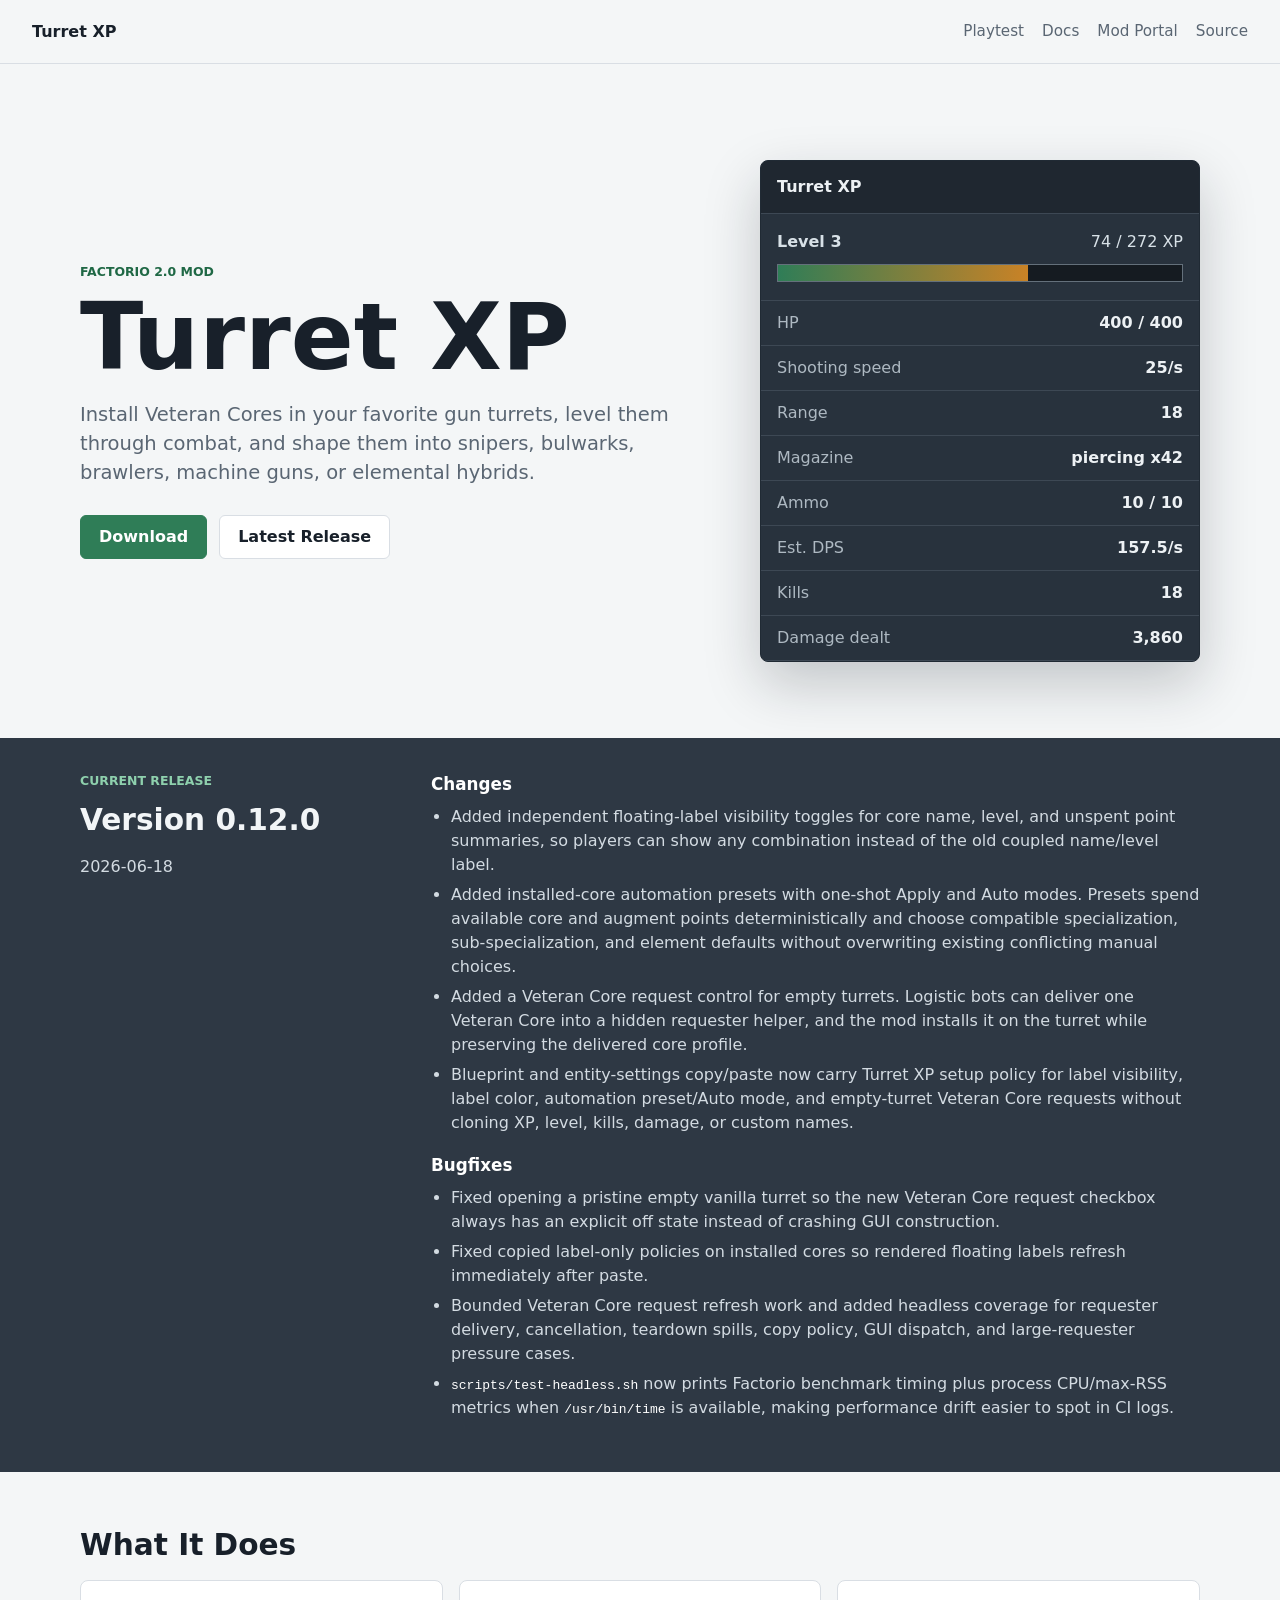
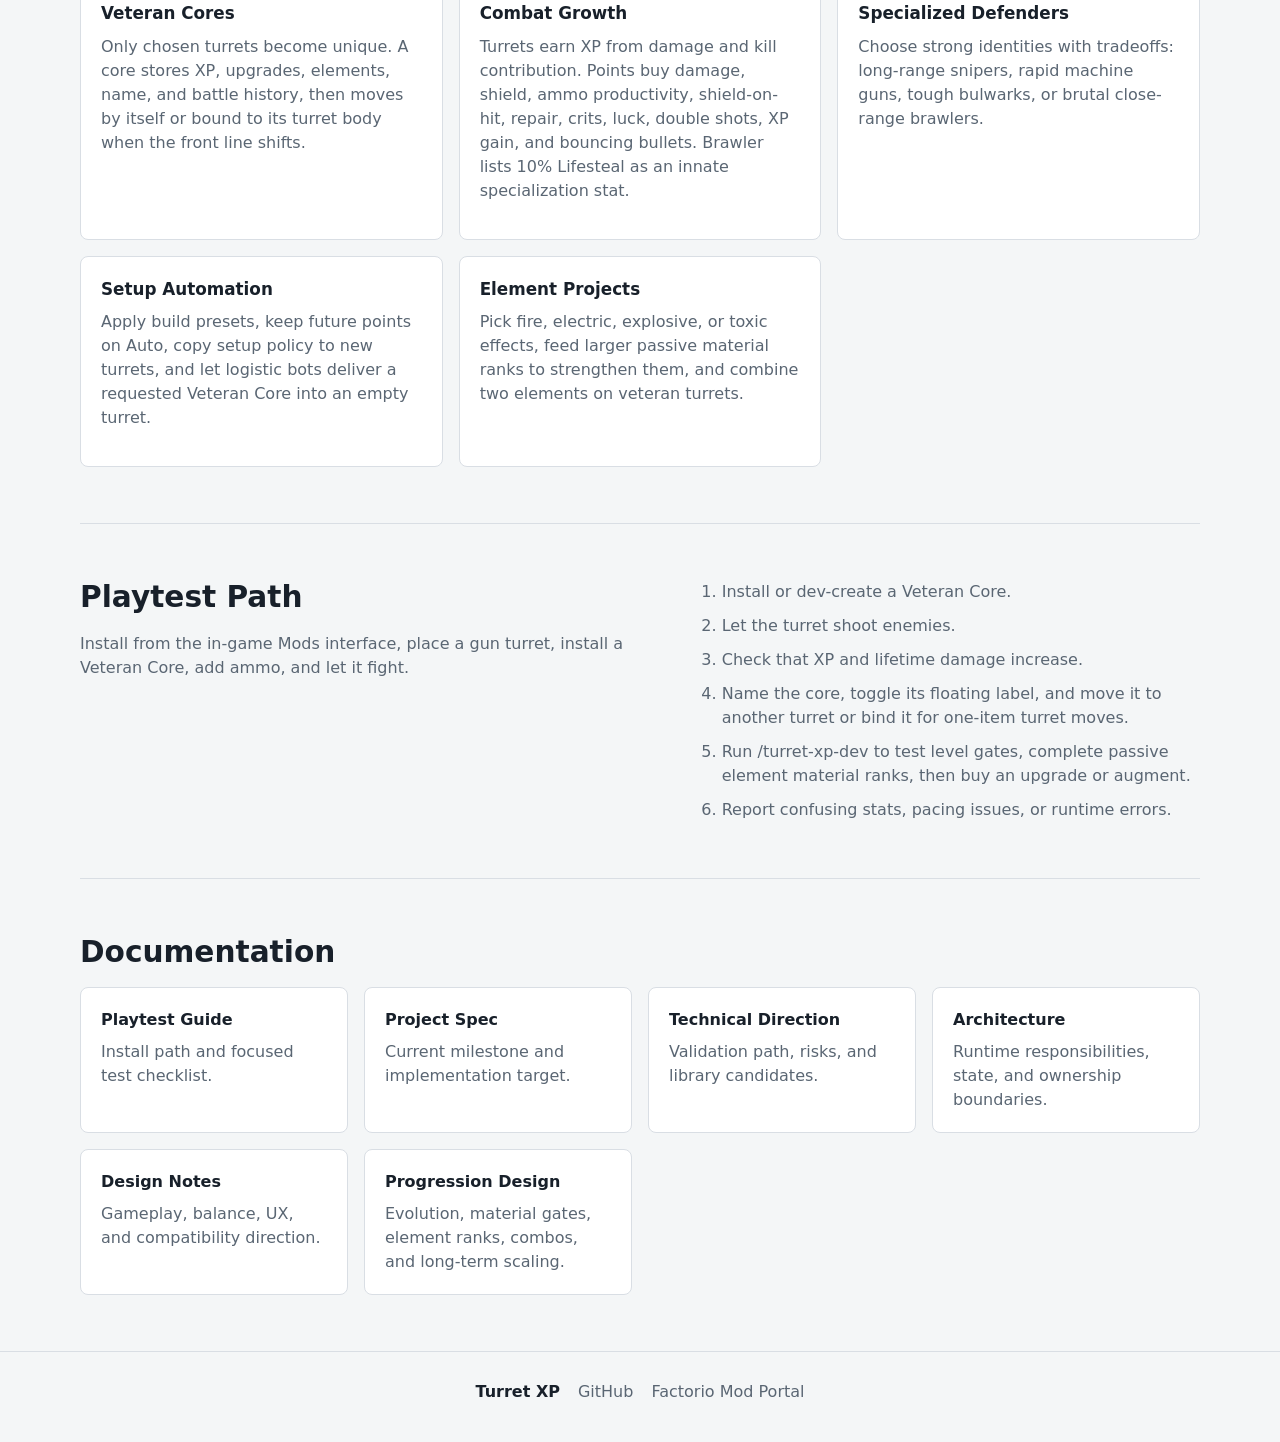
==== docs/index.html @ 87c357be "Fix empty turret GUI request checkbox" ====
<!doctype html>
<html lang="en">
  <head>
    <meta charset="utf-8">
    <meta name="viewport" content="width=device-width, initial-scale=1">
    <title>Turret XP</title>
    <meta name="description" content="Make chosen gun turrets earn XP, carry Veteran Cores, specialize, and grow through elemental material upgrades.">
    <link rel="stylesheet" href="site.css">
  </head>
  <body>
    <!-- Generated by scripts/generate-public-assets.py from info.json, changelog.txt, and docs/public-copy.json. -->
    <header class="site-header">
      <a class="brand" href="./">Turret XP</a>
      <nav aria-label="Primary">
        <a href="#playtest">Playtest</a>
        <a href="#docs">Docs</a>
        <a href="https://mods.factorio.com/mod/turret_xp">Mod Portal</a>
        <a href="https://github.com/atyrode/turret_xp">Source</a>
      </nav>
    </header>

    <main>
      <section class="intro" aria-labelledby="intro-title">
        <div class="intro-copy">
          <p class="eyebrow">Factorio 2.0 mod</p>
          <h1 id="intro-title">Turret XP</h1>
          <p class="lede">Install Veteran Cores in your favorite gun turrets, level them through combat, and shape them into snipers, bulwarks, brawlers, machine guns, or elemental hybrids.</p>
          <div class="actions" aria-label="Project links">
            <a class="button primary" href="https://mods.factorio.com/mod/turret_xp">Download</a>
            <a class="button" href="https://github.com/atyrode/turret_xp/releases/latest">Latest Release</a>
          </div>
        </div>

        <div class="panel-preview" aria-label="Turret XP panel preview">
          <div class="panel-title">Turret XP</div>
          <div class="level-row">
            <strong>Level 3</strong>
            <span>74 / 272 XP</span>
          </div>
          <div class="xp-bar" aria-hidden="true">
            <span></span>
          </div>
          <div class="stats-grid">
            <span>HP</span><strong>400 / 400</strong>
            <span>Shooting speed</span><strong>25/s</strong>
            <span>Range</span><strong>18</strong>
            <span>Magazine</span><strong>piercing x42</strong>
            <span>Ammo</span><strong>10 / 10</strong>
            <span>Est. DPS</span><strong>157.5/s</strong>
            <span>Kills</span><strong>18</strong>
            <span>Damage dealt</span><strong>3,860</strong>
          </div>
        </div>
      </section>

      <section class="band" aria-labelledby="current-title">
        <div>
          <p class="eyebrow">Current release</p>
          <h2 id="current-title">Version 0.12.0</h2>
          <p>2026-06-18</p>
        </div>
        <div class="release-notes">
          <h3>Changes</h3>
          <ul>
            <li>Added independent floating-label visibility toggles for core name, level, and unspent point summaries, so players can show any combination instead of the old coupled name/level label.</li>
            <li>Added installed-core automation presets with one-shot Apply and Auto modes. Presets spend available core and augment points deterministically and choose compatible specialization, sub-specialization, and element defaults without overwriting existing conflicting manual choices.</li>
            <li>Added a Veteran Core request control for empty turrets. Logistic bots can deliver one Veteran Core into a hidden requester helper, and the mod installs it on the turret while preserving the delivered core profile.</li>
            <li>Blueprint and entity-settings copy/paste now carry Turret XP setup policy for label visibility, label color, automation preset/Auto mode, and empty-turret Veteran Core requests without cloning XP, level, kills, damage, or custom names.</li>
          </ul>
          <h3>Bugfixes</h3>
          <ul>
            <li>Fixed opening a pristine empty vanilla turret so the new Veteran Core request checkbox always has an explicit off state instead of crashing GUI construction.</li>
            <li>Fixed copied label-only policies on installed cores so rendered floating labels refresh immediately after paste.</li>
            <li>Bounded Veteran Core request refresh work and added headless coverage for requester delivery, cancellation, teardown spills, copy policy, GUI dispatch, and large-requester pressure cases.</li>
            <li><code>scripts/test-headless.sh</code> now prints Factorio benchmark timing plus process CPU/max-RSS metrics when <code>/usr/bin/time</code> is available, making performance drift easier to spot in CI logs.</li>
          </ul>
        </div>
      </section>

      <section class="content" aria-labelledby="features-title">
        <h2 id="features-title">What It Does</h2>
        <div class="feature-grid">
          <article>
            <h3>Veteran Cores</h3>
            <p>Only chosen turrets become unique. A core stores XP, upgrades, elements, name, and battle history, then moves by itself or bound to its turret body when the front line shifts.</p>
          </article>
          <article>
            <h3>Combat Growth</h3>
            <p>Turrets earn XP from damage and kill contribution. Points buy damage, shield, ammo productivity, shield-on-hit, repair, crits, luck, double shots, XP gain, and bouncing bullets. Brawler lists 10% Lifesteal as an innate specialization stat.</p>
          </article>
          <article>
            <h3>Specialized Defenders</h3>
            <p>Choose strong identities with tradeoffs: long-range snipers, rapid machine guns, tough bulwarks, or brutal close-range brawlers.</p>
          </article>
          <article>
            <h3>Setup Automation</h3>
            <p>Apply build presets, keep future points on Auto, copy setup policy to new turrets, and let logistic bots deliver a requested Veteran Core into an empty turret.</p>
          </article>
          <article>
            <h3>Element Projects</h3>
            <p>Pick fire, electric, explosive, or toxic effects, feed larger passive material ranks to strengthen them, and combine two elements on veteran turrets.</p>
          </article>
        </div>
      </section>

      <section id="playtest" class="content split" aria-labelledby="playtest-title">
        <div>
          <h2 id="playtest-title">Playtest Path</h2>
          <p>Install from the in-game Mods interface, place a gun turret, install a Veteran Core, add ammo, and let it fight.</p>
        </div>
        <ol class="steps">
          <li>Install or dev-create a Veteran Core.</li>
          <li>Let the turret shoot enemies.</li>
          <li>Check that XP and lifetime damage increase.</li>
          <li>Name the core, toggle its floating label, and move it to another turret or bind it for one-item turret moves.</li>
          <li>Run /turret-xp-dev to test level gates, complete passive element material ranks, then buy an upgrade or augment.</li>
          <li>Report confusing stats, pacing issues, or runtime errors.</li>
        </ol>
      </section>

      <section id="docs" class="content" aria-labelledby="docs-title">
        <h2 id="docs-title">Documentation</h2>
        <div class="doc-grid">
          <a href="https://github.com/atyrode/turret_xp/blob/main/docs/PLAYTEST.md">
            <strong>Playtest Guide</strong>
            <span>Install path and focused test checklist.</span>
          </a>
          <a href="https://github.com/atyrode/turret_xp/blob/main/docs/PROJECT_SPEC.md">
            <strong>Project Spec</strong>
            <span>Current milestone and implementation target.</span>
          </a>
          <a href="https://github.com/atyrode/turret_xp/blob/main/docs/TECHNICAL_DIRECTION.md">
            <strong>Technical Direction</strong>
            <span>Validation path, risks, and library candidates.</span>
          </a>
          <a href="https://github.com/atyrode/turret_xp/blob/main/docs/ARCHITECTURE.md">
            <strong>Architecture</strong>
            <span>Runtime responsibilities, state, and ownership boundaries.</span>
          </a>
          <a href="https://github.com/atyrode/turret_xp/blob/main/docs/DESIGN.md">
            <strong>Design Notes</strong>
            <span>Gameplay, balance, UX, and compatibility direction.</span>
          </a>
          <a href="https://github.com/atyrode/turret_xp/blob/main/docs/PROGRESSION_DESIGN.md">
            <strong>Progression Design</strong>
            <span>Evolution, material gates, element ranks, combos, and long-term scaling.</span>
          </a>
        </div>
      </section>
    </main>

    <footer>
      <span>Turret XP</span>
      <a href="https://github.com/atyrode/turret_xp">GitHub</a>
      <a href="https://mods.factorio.com/mod/turret_xp">Factorio Mod Portal</a>
    </footer>
  </body>
</html>
---- docs/site.css ----
:root {
  color-scheme: light;
  --ink: #18202a;
  --muted: #5a6673;
  --line: #d9dee4;
  --panel: #ffffff;
  --page: #f4f6f7;
  --metal: #2e3844;
  --accent: #2f7d57;
  --accent-strong: #1f6845;
  --signal: #c98226;
}

* {
  box-sizing: border-box;
}

html {
  scroll-behavior: smooth;
}

body {
  margin: 0;
  color: var(--ink);
  background: var(--page);
  font-family:
    Inter, ui-sans-serif, system-ui, -apple-system, BlinkMacSystemFont, "Segoe UI",
    sans-serif;
  line-height: 1.5;
}

a {
  color: inherit;
}

.site-header {
  position: sticky;
  top: 0;
  z-index: 10;
  display: flex;
  align-items: center;
  justify-content: space-between;
  gap: 24px;
  min-height: 64px;
  padding: 0 32px;
  background: rgba(244, 246, 247, 0.94);
  border-bottom: 1px solid var(--line);
  backdrop-filter: blur(12px);
}

.brand {
  font-weight: 800;
  text-decoration: none;
}

nav {
  display: flex;
  align-items: center;
  gap: 18px;
  color: var(--muted);
  font-size: 0.95rem;
}

nav a,
footer a {
  text-decoration: none;
}

nav a:hover,
footer a:hover {
  color: var(--accent-strong);
}

.intro {
  display: grid;
  grid-template-columns: minmax(0, 1fr) minmax(320px, 440px);
  gap: 48px;
  align-items: center;
  width: min(1120px, calc(100% - 48px));
  min-height: calc(82vh - 64px);
  margin: 0 auto;
  padding: 64px 0 44px;
}

.intro-copy {
  max-width: 690px;
}

.eyebrow {
  margin: 0 0 12px;
  color: var(--accent-strong);
  font-size: 0.78rem;
  font-weight: 800;
  letter-spacing: 0;
  text-transform: uppercase;
}

h1,
h2,
h3,
p {
  margin-top: 0;
}

h1 {
  margin-bottom: 18px;
  font-size: 5.8rem;
  line-height: 0.95;
}

h2 {
  margin-bottom: 18px;
  font-size: 1.85rem;
  line-height: 1.15;
}

h3 {
  margin-bottom: 8px;
  font-size: 1.05rem;
}

.lede {
  max-width: 620px;
  color: var(--muted);
  font-size: 1.22rem;
}

.actions {
  display: flex;
  flex-wrap: wrap;
  gap: 12px;
  margin-top: 28px;
}

.button {
  display: inline-flex;
  align-items: center;
  justify-content: center;
  min-height: 44px;
  padding: 0 18px;
  border: 1px solid var(--line);
  border-radius: 6px;
  background: var(--panel);
  font-weight: 700;
  text-decoration: none;
}

.button.primary {
  color: #fff;
  border-color: var(--accent);
  background: var(--accent);
}

.button:hover {
  border-color: var(--accent);
}

.panel-preview {
  width: 100%;
  border: 1px solid #202a34;
  border-radius: 8px;
  background: #28323d;
  box-shadow: 0 22px 55px rgba(20, 28, 36, 0.22);
  color: #edf1f4;
  overflow: hidden;
}

.panel-title {
  padding: 14px 16px;
  background: #1f2730;
  border-bottom: 1px solid #3d4854;
  font-weight: 800;
}

.level-row {
  display: flex;
  justify-content: space-between;
  gap: 16px;
  padding: 16px 16px 10px;
  color: #d8e1e7;
}

.xp-bar {
  height: 18px;
  margin: 0 16px 18px;
  border: 1px solid #64707b;
  background: #151b21;
}

.xp-bar span {
  display: block;
  width: 62%;
  height: 100%;
  background: linear-gradient(90deg, var(--accent), var(--signal));
}

.stats-grid {
  display: grid;
  grid-template-columns: minmax(0, 1fr) minmax(0, 1fr);
  border-top: 1px solid #3d4854;
}

.stats-grid span,
.stats-grid strong {
  min-width: 0;
  padding: 10px 16px;
  border-bottom: 1px solid #3d4854;
}

.stats-grid span {
  color: #aeb9c2;
}

.stats-grid strong {
  text-align: right;
}

.band {
  display: grid;
  grid-template-columns: minmax(180px, 0.42fr) minmax(0, 1fr);
  gap: 28px;
  padding: 34px max(24px, calc((100vw - 1120px) / 2));
  color: #f2f5f7;
  background: var(--metal);
}

.band p:last-child {
  margin-bottom: 0;
  color: #d3dbe2;
}

.band h3 {
  margin: 0 0 8px;
  color: #fff;
}

.band ul {
  margin: 0 0 18px;
  padding-left: 20px;
  color: #d3dbe2;
}

.band li + li {
  margin-top: 6px;
}

.band code {
  color: #fff;
}

.band .eyebrow {
  color: #8ed0ad;
}

.release-notes {
  min-width: 0;
}

.content {
  width: min(1120px, calc(100% - 48px));
  margin: 0 auto;
  padding: 56px 0;
}

.feature-grid,
.doc-grid {
  display: grid;
  grid-template-columns: repeat(3, minmax(0, 1fr));
  gap: 16px;
}

.feature-grid article,
.doc-grid a {
  min-height: 150px;
  padding: 20px;
  border: 1px solid var(--line);
  border-radius: 8px;
  background: var(--panel);
}

.feature-grid p,
.doc-grid span,
.split p,
.steps {
  color: var(--muted);
}

.doc-grid {
  grid-template-columns: repeat(4, minmax(0, 1fr));
}

.doc-grid a {
  display: flex;
  flex-direction: column;
  gap: 8px;
  min-height: 132px;
  text-decoration: none;
}

.doc-grid a:hover {
  border-color: var(--accent);
}

.split {
  display: grid;
  grid-template-columns: minmax(0, 0.8fr) minmax(280px, 0.7fr);
  gap: 48px;
  align-items: start;
  border-top: 1px solid var(--line);
  border-bottom: 1px solid var(--line);
}

.steps {
  margin: 0;
  padding-left: 22px;
}

.steps li + li {
  margin-top: 10px;
}

footer {
  display: flex;
  flex-wrap: wrap;
  gap: 18px;
  justify-content: center;
  padding: 28px 24px 38px;
  color: var(--muted);
  border-top: 1px solid var(--line);
}

footer span {
  color: var(--ink);
  font-weight: 800;
}

@media (max-width: 820px) {
  .site-header {
    align-items: flex-start;
    flex-direction: column;
    min-height: auto;
    padding: 18px 24px;
  }

  nav {
    flex-wrap: wrap;
    row-gap: 10px;
  }

  .intro,
  .band,
  .split {
    grid-template-columns: 1fr;
  }

  .intro {
    width: min(100% - 32px, 640px);
    min-height: auto;
    padding-top: 42px;
  }

  .content {
    width: min(100% - 32px, 640px);
  }

  h1 {
    font-size: 3.6rem;
  }

  .feature-grid,
  .doc-grid {
    grid-template-columns: 1fr;
  }
}
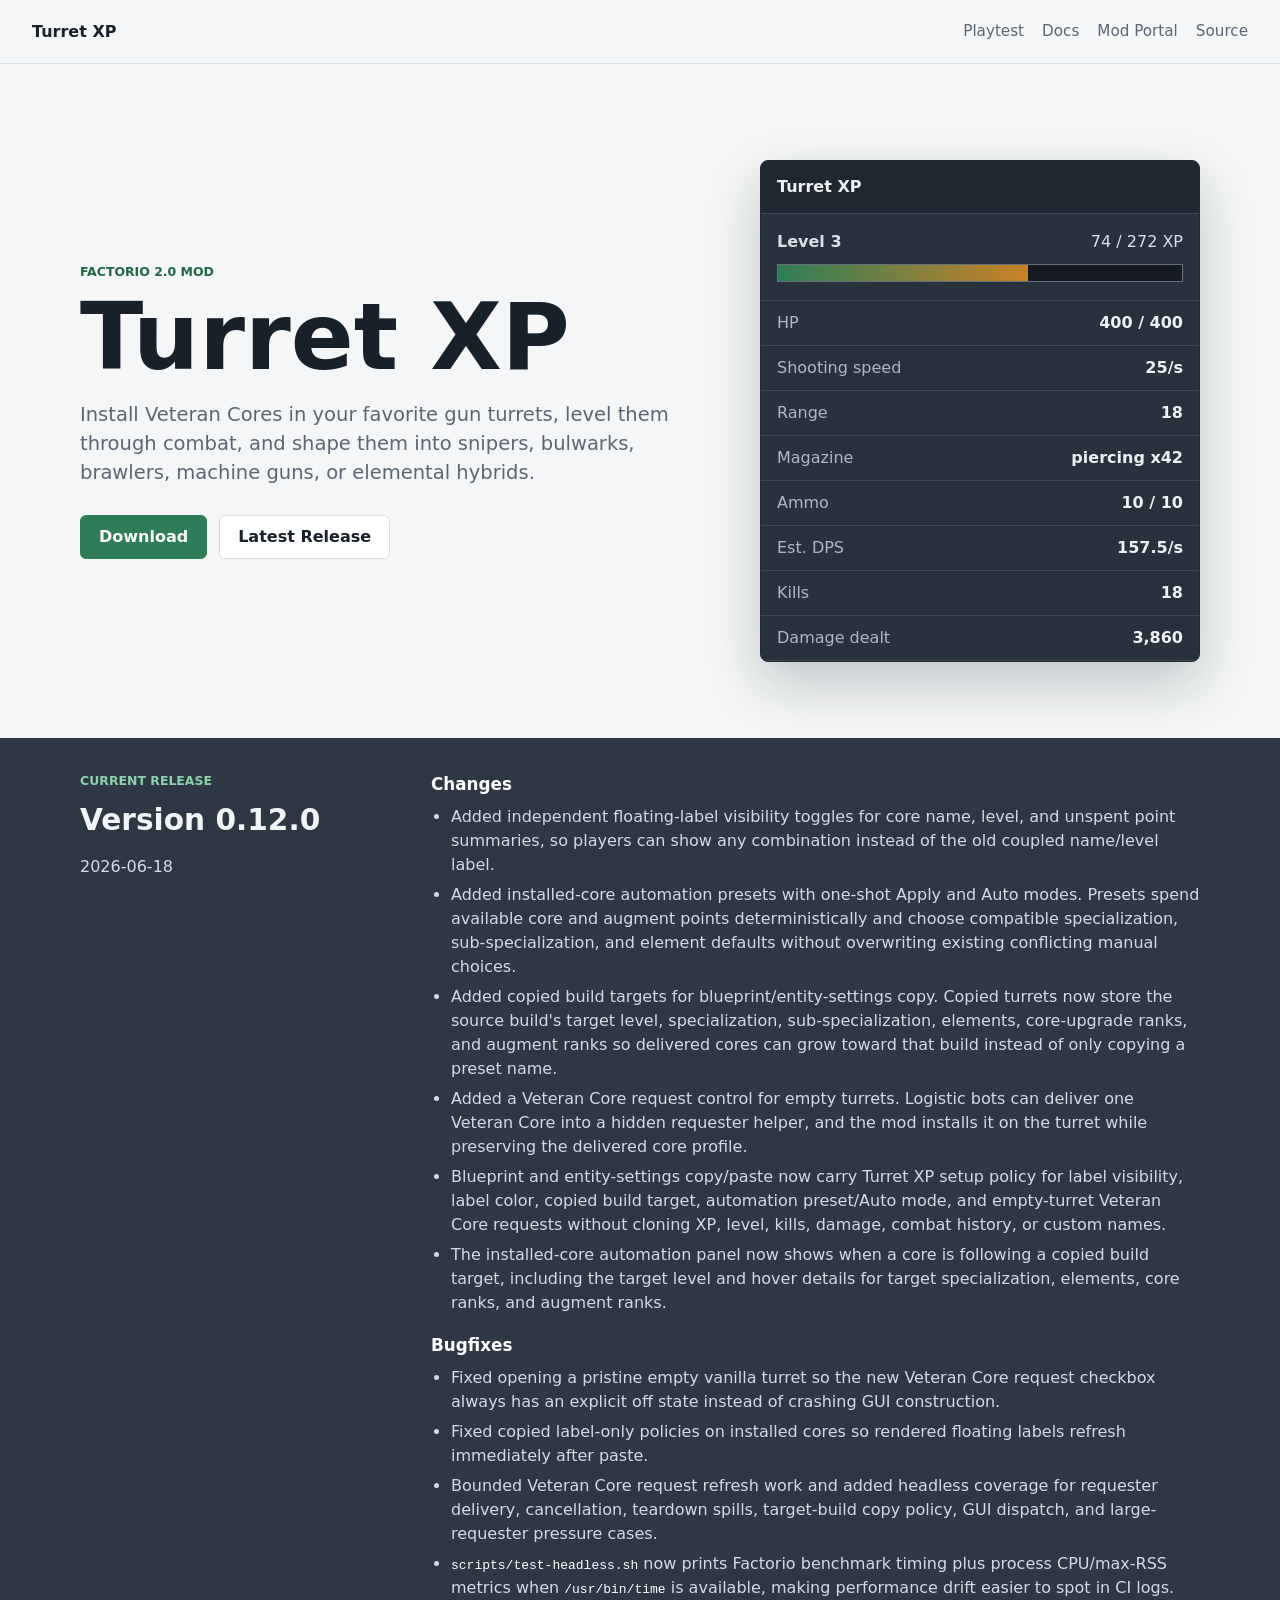
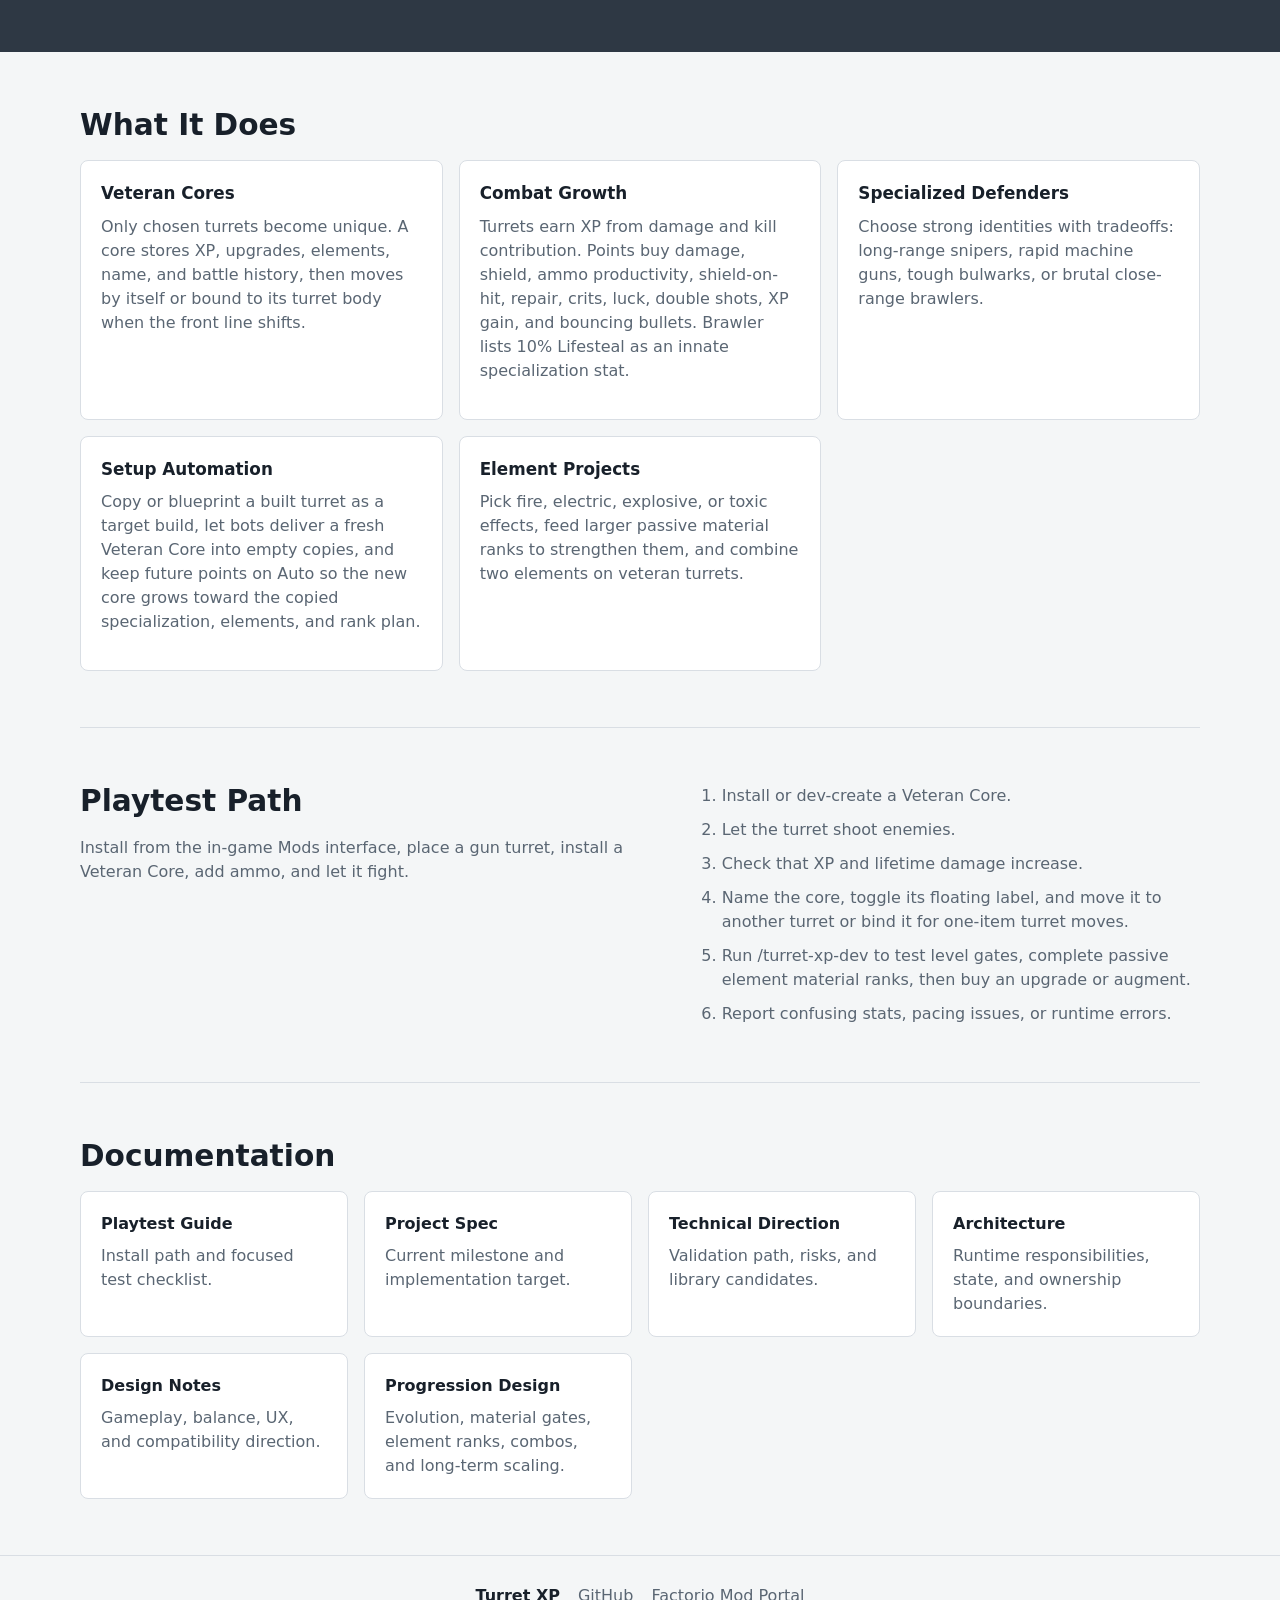
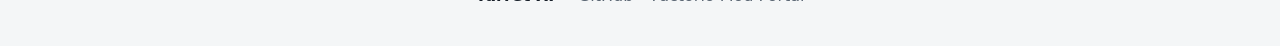
==== commit 5b503236: "Add blueprint target build automation" ====
--- a/docs/index.html
+++ b/docs/index.html
@@ -64,14 +64,16 @@
           <ul>
             <li>Added independent floating-label visibility toggles for core name, level, and unspent point summaries, so players can show any combination instead of the old coupled name/level label.</li>
             <li>Added installed-core automation presets with one-shot Apply and Auto modes. Presets spend available core and augment points deterministically and choose compatible specialization, sub-specialization, and element defaults without overwriting existing conflicting manual choices.</li>
+            <li>Added copied build targets for blueprint/entity-settings copy. Copied turrets now store the source build&#x27;s target level, specialization, sub-specialization, elements, core-upgrade ranks, and augment ranks so delivered cores can grow toward that build instead of only copying a preset name.</li>
             <li>Added a Veteran Core request control for empty turrets. Logistic bots can deliver one Veteran Core into a hidden requester helper, and the mod installs it on the turret while preserving the delivered core profile.</li>
-            <li>Blueprint and entity-settings copy/paste now carry Turret XP setup policy for label visibility, label color, automation preset/Auto mode, and empty-turret Veteran Core requests without cloning XP, level, kills, damage, or custom names.</li>
+            <li>Blueprint and entity-settings copy/paste now carry Turret XP setup policy for label visibility, label color, copied build target, automation preset/Auto mode, and empty-turret Veteran Core requests without cloning XP, level, kills, damage, combat history, or custom names.</li>
+            <li>The installed-core automation panel now shows when a core is following a copied build target, including the target level and hover details for target specialization, elements, core ranks, and augment ranks.</li>
           </ul>
           <h3>Bugfixes</h3>
           <ul>
             <li>Fixed opening a pristine empty vanilla turret so the new Veteran Core request checkbox always has an explicit off state instead of crashing GUI construction.</li>
             <li>Fixed copied label-only policies on installed cores so rendered floating labels refresh immediately after paste.</li>
-            <li>Bounded Veteran Core request refresh work and added headless coverage for requester delivery, cancellation, teardown spills, copy policy, GUI dispatch, and large-requester pressure cases.</li>
+            <li>Bounded Veteran Core request refresh work and added headless coverage for requester delivery, cancellation, teardown spills, target-build copy policy, GUI dispatch, and large-requester pressure cases.</li>
             <li><code>scripts/test-headless.sh</code> now prints Factorio benchmark timing plus process CPU/max-RSS metrics when <code>/usr/bin/time</code> is available, making performance drift easier to spot in CI logs.</li>
           </ul>
         </div>
@@ -94,7 +96,7 @@
           </article>
           <article>
             <h3>Setup Automation</h3>
-            <p>Apply build presets, keep future points on Auto, copy setup policy to new turrets, and let logistic bots deliver a requested Veteran Core into an empty turret.</p>
+            <p>Copy or blueprint a built turret as a target build, let bots deliver a fresh Veteran Core into empty copies, and keep future points on Auto so the new core grows toward the copied specialization, elements, and rank plan.</p>
           </article>
           <article>
             <h3>Element Projects</h3>
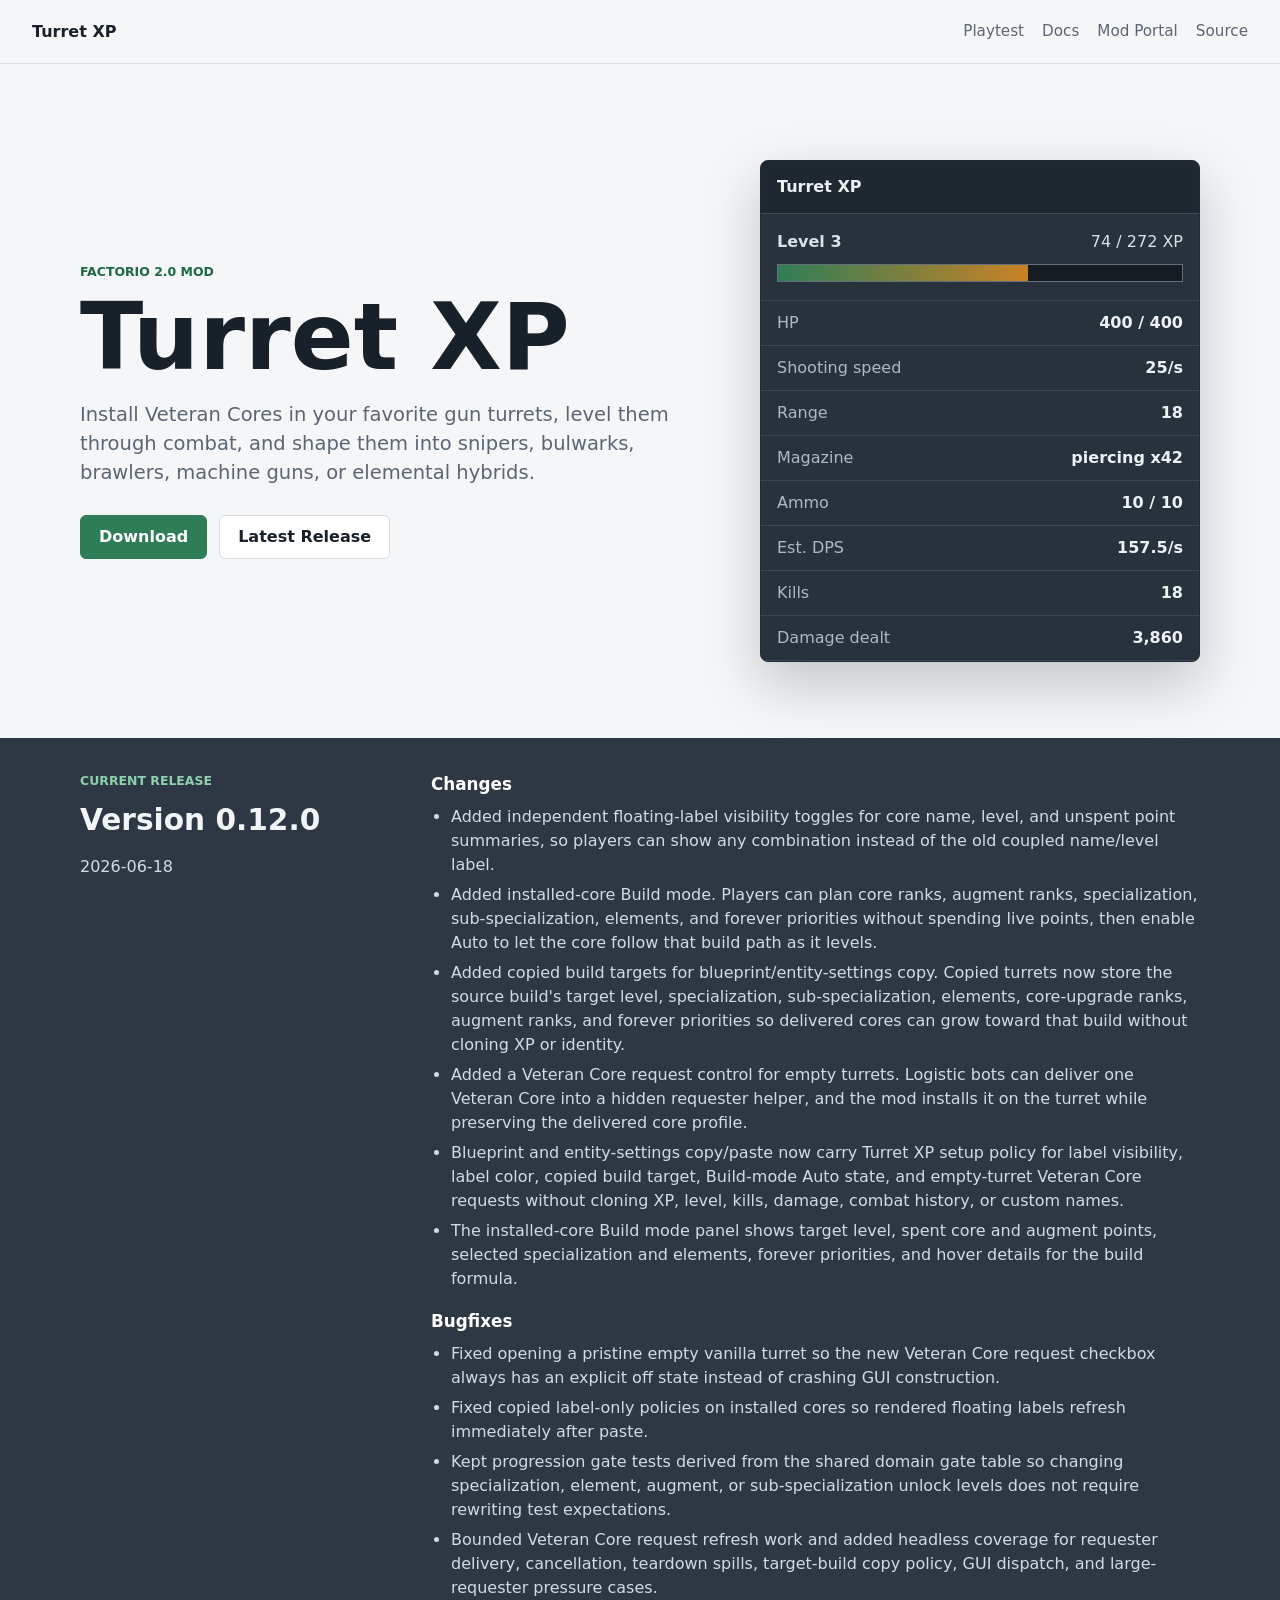
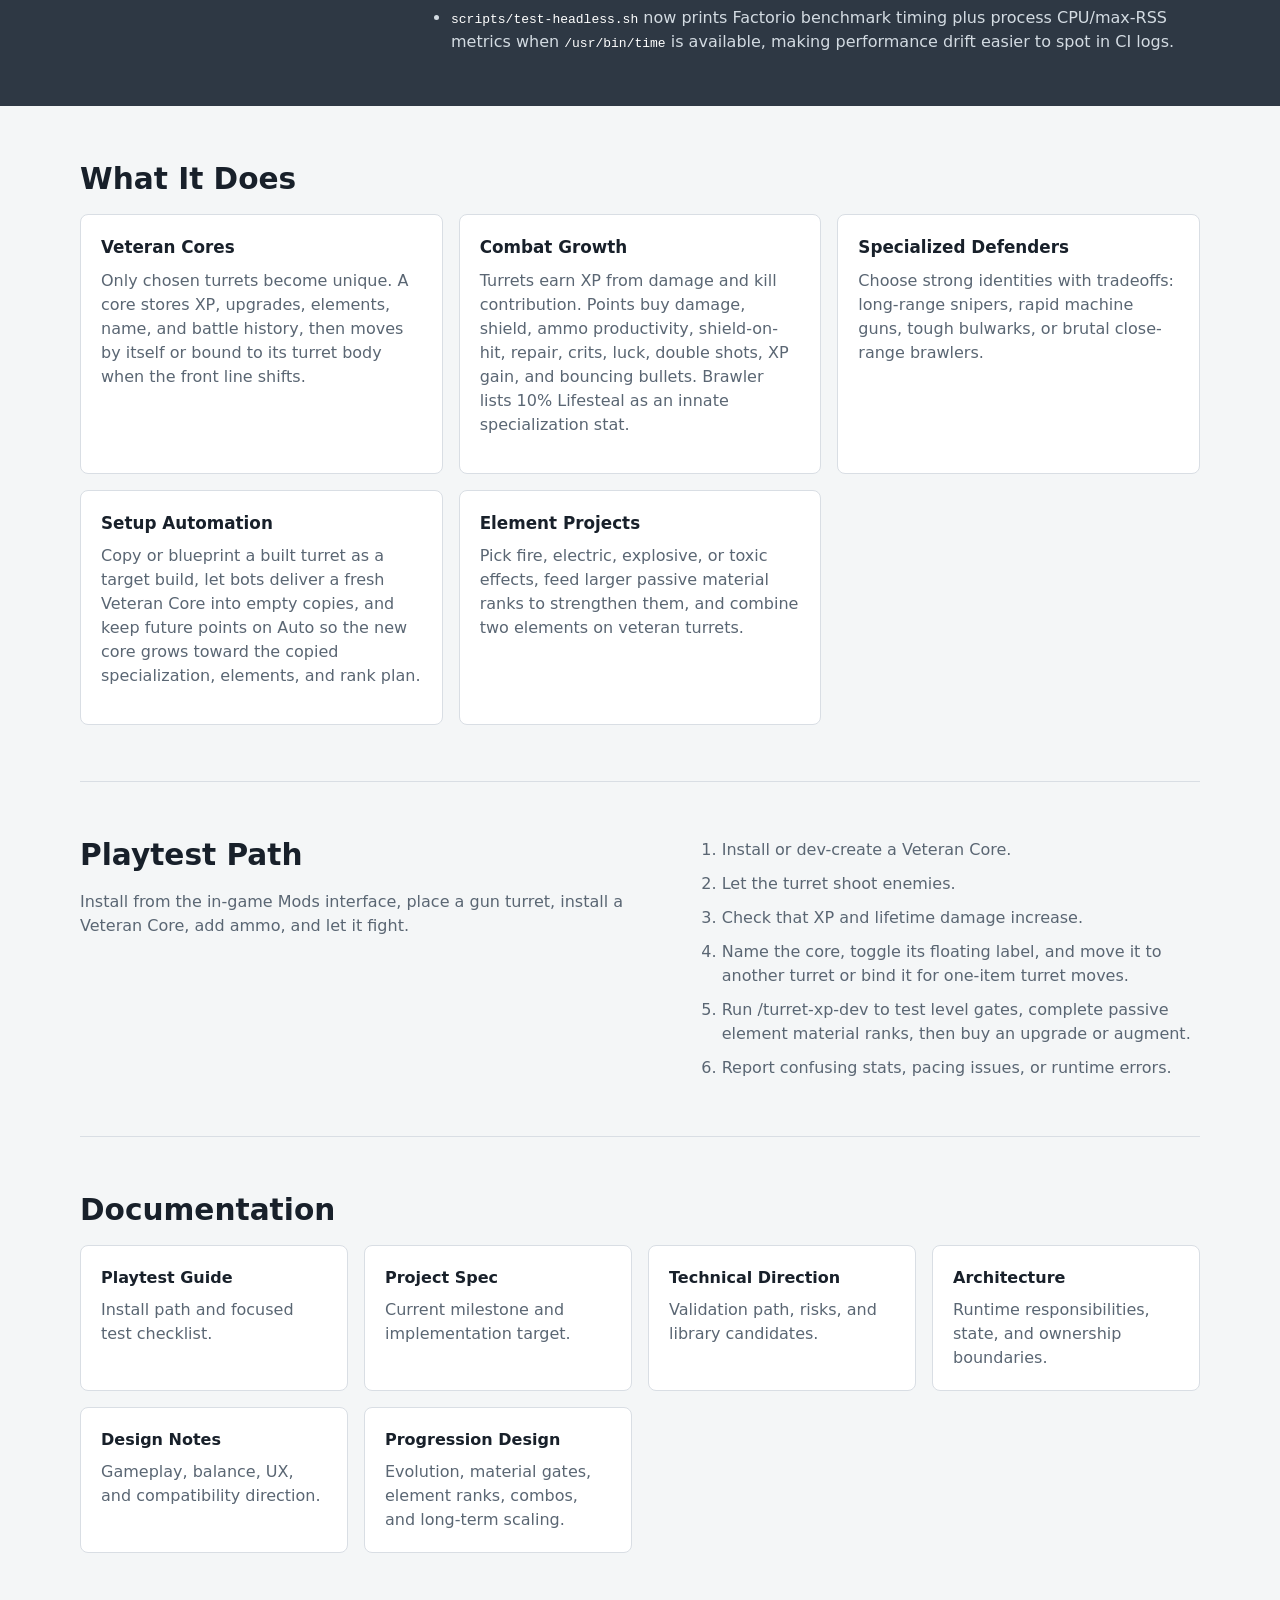
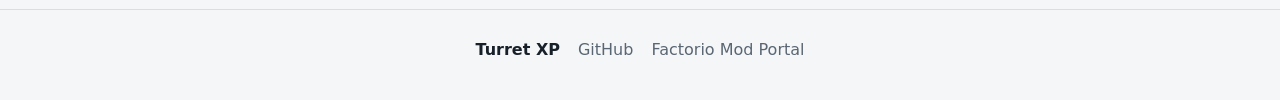
==== commit 12b8298c: "Add build mode automation targets" ====
--- a/docs/index.html
+++ b/docs/index.html
@@ -63,16 +63,17 @@
           <h3>Changes</h3>
           <ul>
             <li>Added independent floating-label visibility toggles for core name, level, and unspent point summaries, so players can show any combination instead of the old coupled name/level label.</li>
-            <li>Added installed-core automation presets with one-shot Apply and Auto modes. Presets spend available core and augment points deterministically and choose compatible specialization, sub-specialization, and element defaults without overwriting existing conflicting manual choices.</li>
-            <li>Added copied build targets for blueprint/entity-settings copy. Copied turrets now store the source build&#x27;s target level, specialization, sub-specialization, elements, core-upgrade ranks, and augment ranks so delivered cores can grow toward that build instead of only copying a preset name.</li>
+            <li>Added installed-core Build mode. Players can plan core ranks, augment ranks, specialization, sub-specialization, elements, and forever priorities without spending live points, then enable Auto to let the core follow that build path as it levels.</li>
+            <li>Added copied build targets for blueprint/entity-settings copy. Copied turrets now store the source build&#x27;s target level, specialization, sub-specialization, elements, core-upgrade ranks, augment ranks, and forever priorities so delivered cores can grow toward that build without cloning XP or identity.</li>
             <li>Added a Veteran Core request control for empty turrets. Logistic bots can deliver one Veteran Core into a hidden requester helper, and the mod installs it on the turret while preserving the delivered core profile.</li>
-            <li>Blueprint and entity-settings copy/paste now carry Turret XP setup policy for label visibility, label color, copied build target, automation preset/Auto mode, and empty-turret Veteran Core requests without cloning XP, level, kills, damage, combat history, or custom names.</li>
-            <li>The installed-core automation panel now shows when a core is following a copied build target, including the target level and hover details for target specialization, elements, core ranks, and augment ranks.</li>
+            <li>Blueprint and entity-settings copy/paste now carry Turret XP setup policy for label visibility, label color, copied build target, Build-mode Auto state, and empty-turret Veteran Core requests without cloning XP, level, kills, damage, combat history, or custom names.</li>
+            <li>The installed-core Build mode panel shows target level, spent core and augment points, selected specialization and elements, forever priorities, and hover details for the build formula.</li>
           </ul>
           <h3>Bugfixes</h3>
           <ul>
             <li>Fixed opening a pristine empty vanilla turret so the new Veteran Core request checkbox always has an explicit off state instead of crashing GUI construction.</li>
             <li>Fixed copied label-only policies on installed cores so rendered floating labels refresh immediately after paste.</li>
+            <li>Kept progression gate tests derived from the shared domain gate table so changing specialization, element, augment, or sub-specialization unlock levels does not require rewriting test expectations.</li>
             <li>Bounded Veteran Core request refresh work and added headless coverage for requester delivery, cancellation, teardown spills, target-build copy policy, GUI dispatch, and large-requester pressure cases.</li>
             <li><code>scripts/test-headless.sh</code> now prints Factorio benchmark timing plus process CPU/max-RSS metrics when <code>/usr/bin/time</code> is available, making performance drift easier to spot in CI logs.</li>
           </ul>
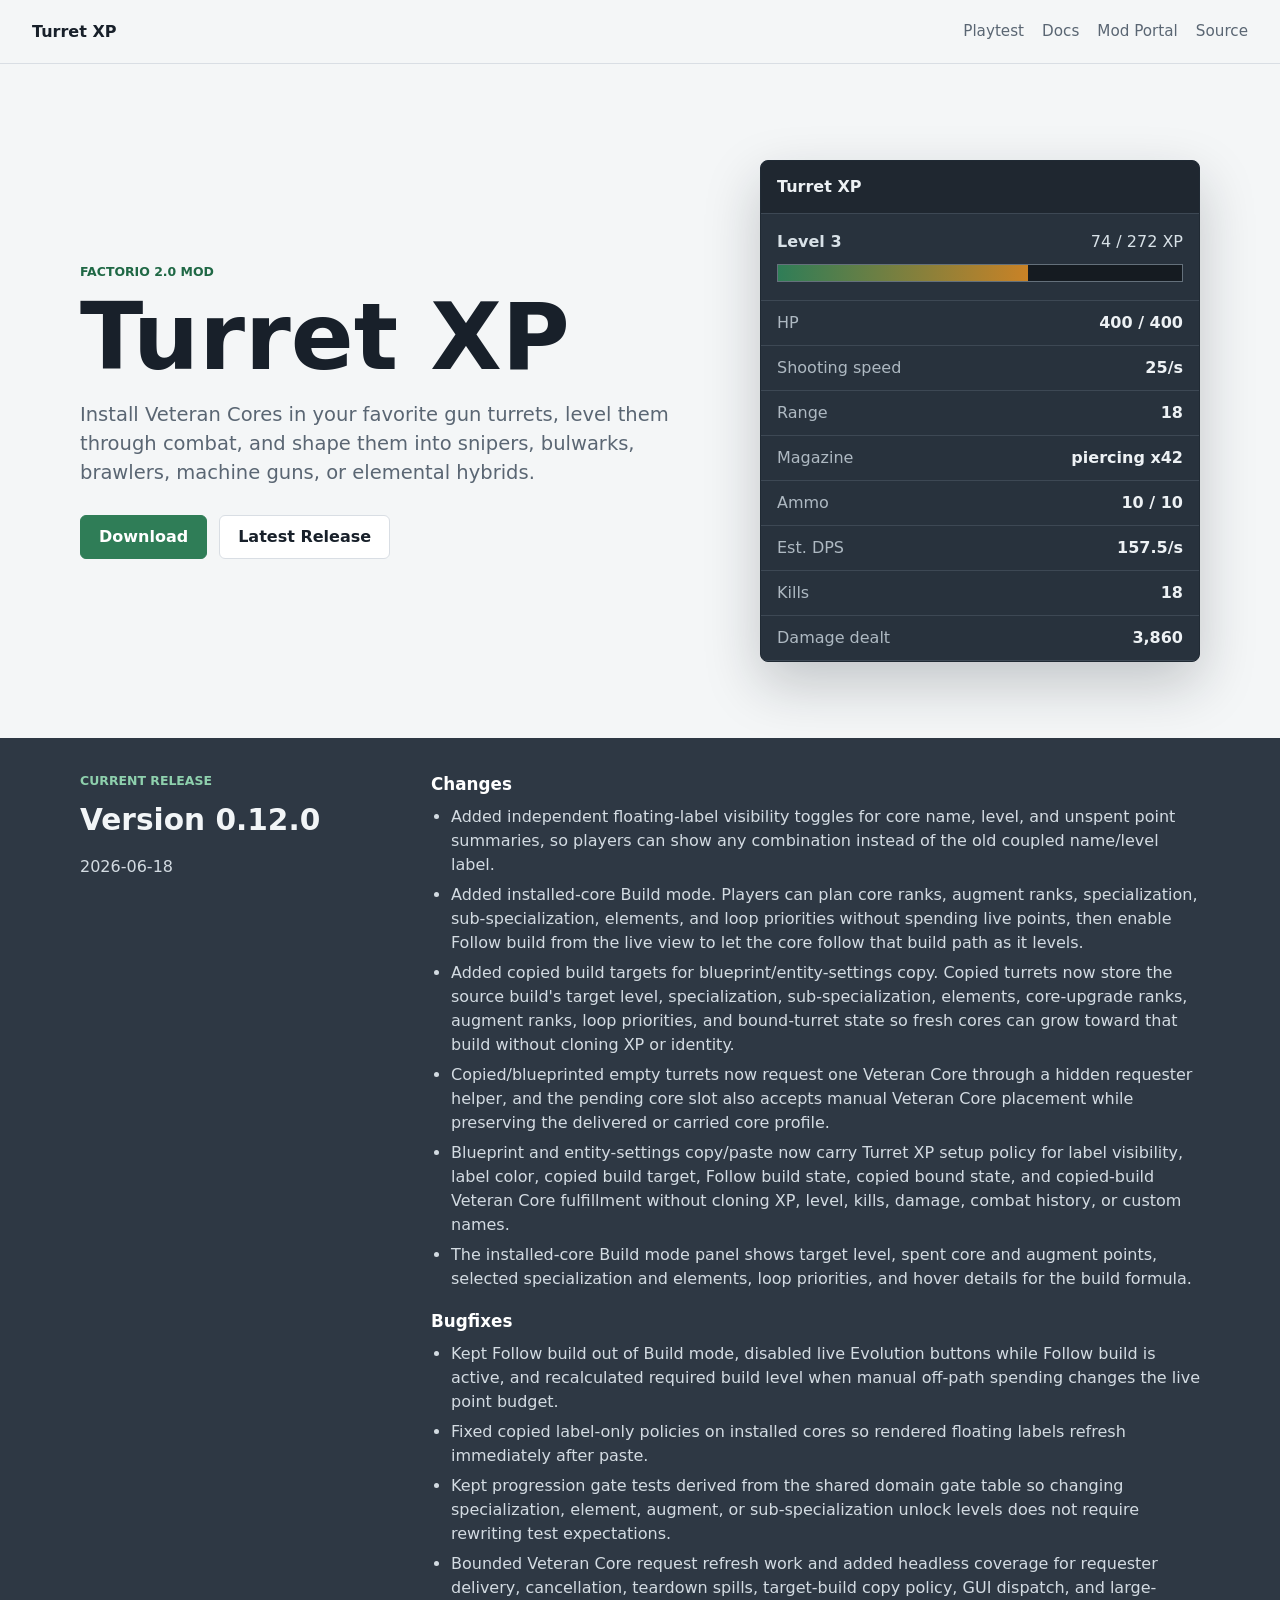
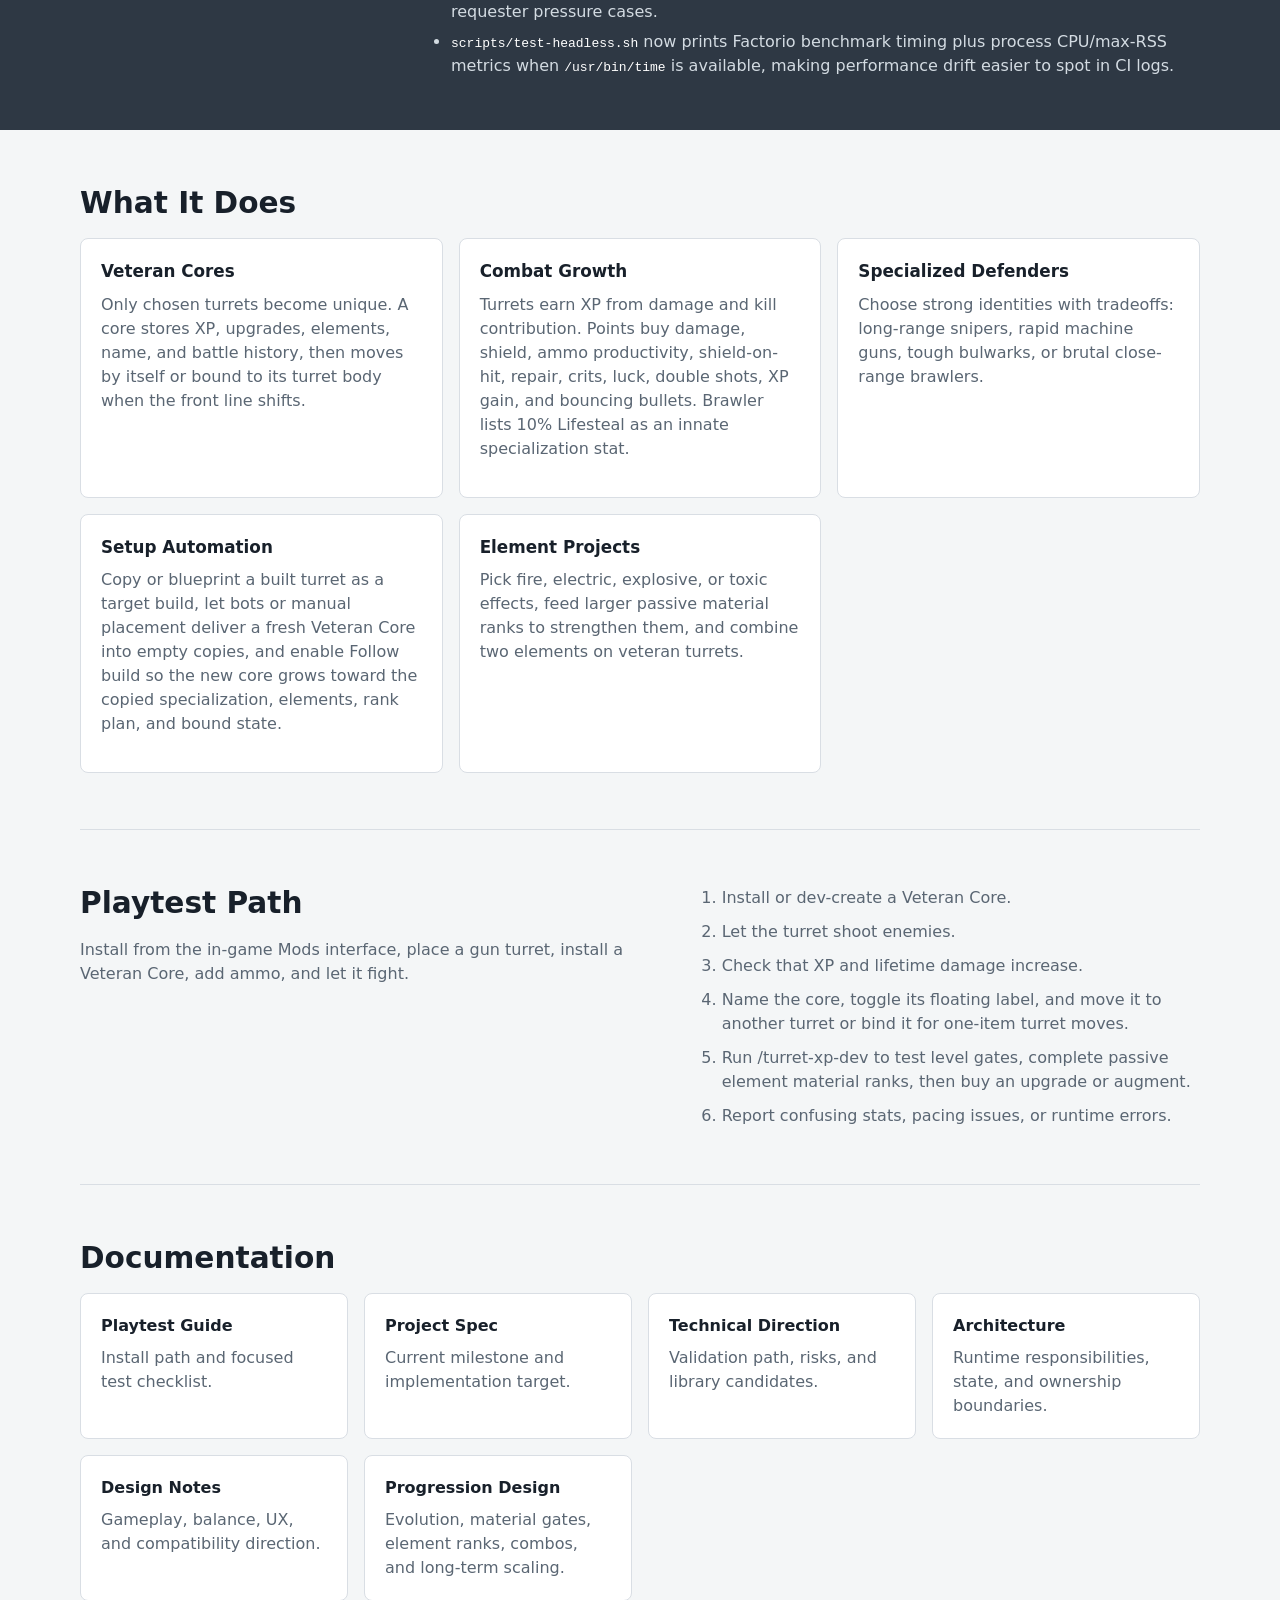
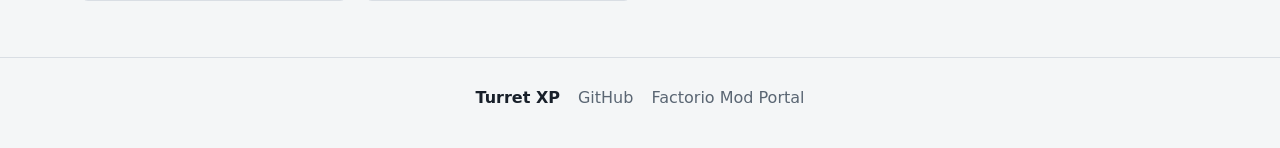
==== commit aa65ab20: "Refine build automation copy policy" ====
--- a/docs/index.html
+++ b/docs/index.html
@@ -63,15 +63,15 @@
           <h3>Changes</h3>
           <ul>
             <li>Added independent floating-label visibility toggles for core name, level, and unspent point summaries, so players can show any combination instead of the old coupled name/level label.</li>
-            <li>Added installed-core Build mode. Players can plan core ranks, augment ranks, specialization, sub-specialization, elements, and forever priorities without spending live points, then enable Auto to let the core follow that build path as it levels.</li>
-            <li>Added copied build targets for blueprint/entity-settings copy. Copied turrets now store the source build&#x27;s target level, specialization, sub-specialization, elements, core-upgrade ranks, augment ranks, and forever priorities so delivered cores can grow toward that build without cloning XP or identity.</li>
-            <li>Added a Veteran Core request control for empty turrets. Logistic bots can deliver one Veteran Core into a hidden requester helper, and the mod installs it on the turret while preserving the delivered core profile.</li>
-            <li>Blueprint and entity-settings copy/paste now carry Turret XP setup policy for label visibility, label color, copied build target, Build-mode Auto state, and empty-turret Veteran Core requests without cloning XP, level, kills, damage, combat history, or custom names.</li>
-            <li>The installed-core Build mode panel shows target level, spent core and augment points, selected specialization and elements, forever priorities, and hover details for the build formula.</li>
+            <li>Added installed-core Build mode. Players can plan core ranks, augment ranks, specialization, sub-specialization, elements, and loop priorities without spending live points, then enable Follow build from the live view to let the core follow that build path as it levels.</li>
+            <li>Added copied build targets for blueprint/entity-settings copy. Copied turrets now store the source build&#x27;s target level, specialization, sub-specialization, elements, core-upgrade ranks, augment ranks, loop priorities, and bound-turret state so fresh cores can grow toward that build without cloning XP or identity.</li>
+            <li>Copied/blueprinted empty turrets now request one Veteran Core through a hidden requester helper, and the pending core slot also accepts manual Veteran Core placement while preserving the delivered or carried core profile.</li>
+            <li>Blueprint and entity-settings copy/paste now carry Turret XP setup policy for label visibility, label color, copied build target, Follow build state, copied bound state, and copied-build Veteran Core fulfillment without cloning XP, level, kills, damage, combat history, or custom names.</li>
+            <li>The installed-core Build mode panel shows target level, spent core and augment points, selected specialization and elements, loop priorities, and hover details for the build formula.</li>
           </ul>
           <h3>Bugfixes</h3>
           <ul>
-            <li>Fixed opening a pristine empty vanilla turret so the new Veteran Core request checkbox always has an explicit off state instead of crashing GUI construction.</li>
+            <li>Kept Follow build out of Build mode, disabled live Evolution buttons while Follow build is active, and recalculated required build level when manual off-path spending changes the live point budget.</li>
             <li>Fixed copied label-only policies on installed cores so rendered floating labels refresh immediately after paste.</li>
             <li>Kept progression gate tests derived from the shared domain gate table so changing specialization, element, augment, or sub-specialization unlock levels does not require rewriting test expectations.</li>
             <li>Bounded Veteran Core request refresh work and added headless coverage for requester delivery, cancellation, teardown spills, target-build copy policy, GUI dispatch, and large-requester pressure cases.</li>
@@ -97,7 +97,7 @@
           </article>
           <article>
             <h3>Setup Automation</h3>
-            <p>Copy or blueprint a built turret as a target build, let bots deliver a fresh Veteran Core into empty copies, and keep future points on Auto so the new core grows toward the copied specialization, elements, and rank plan.</p>
+            <p>Copy or blueprint a built turret as a target build, let bots or manual placement deliver a fresh Veteran Core into empty copies, and enable Follow build so the new core grows toward the copied specialization, elements, rank plan, and bound state.</p>
           </article>
           <article>
             <h3>Element Projects</h3>
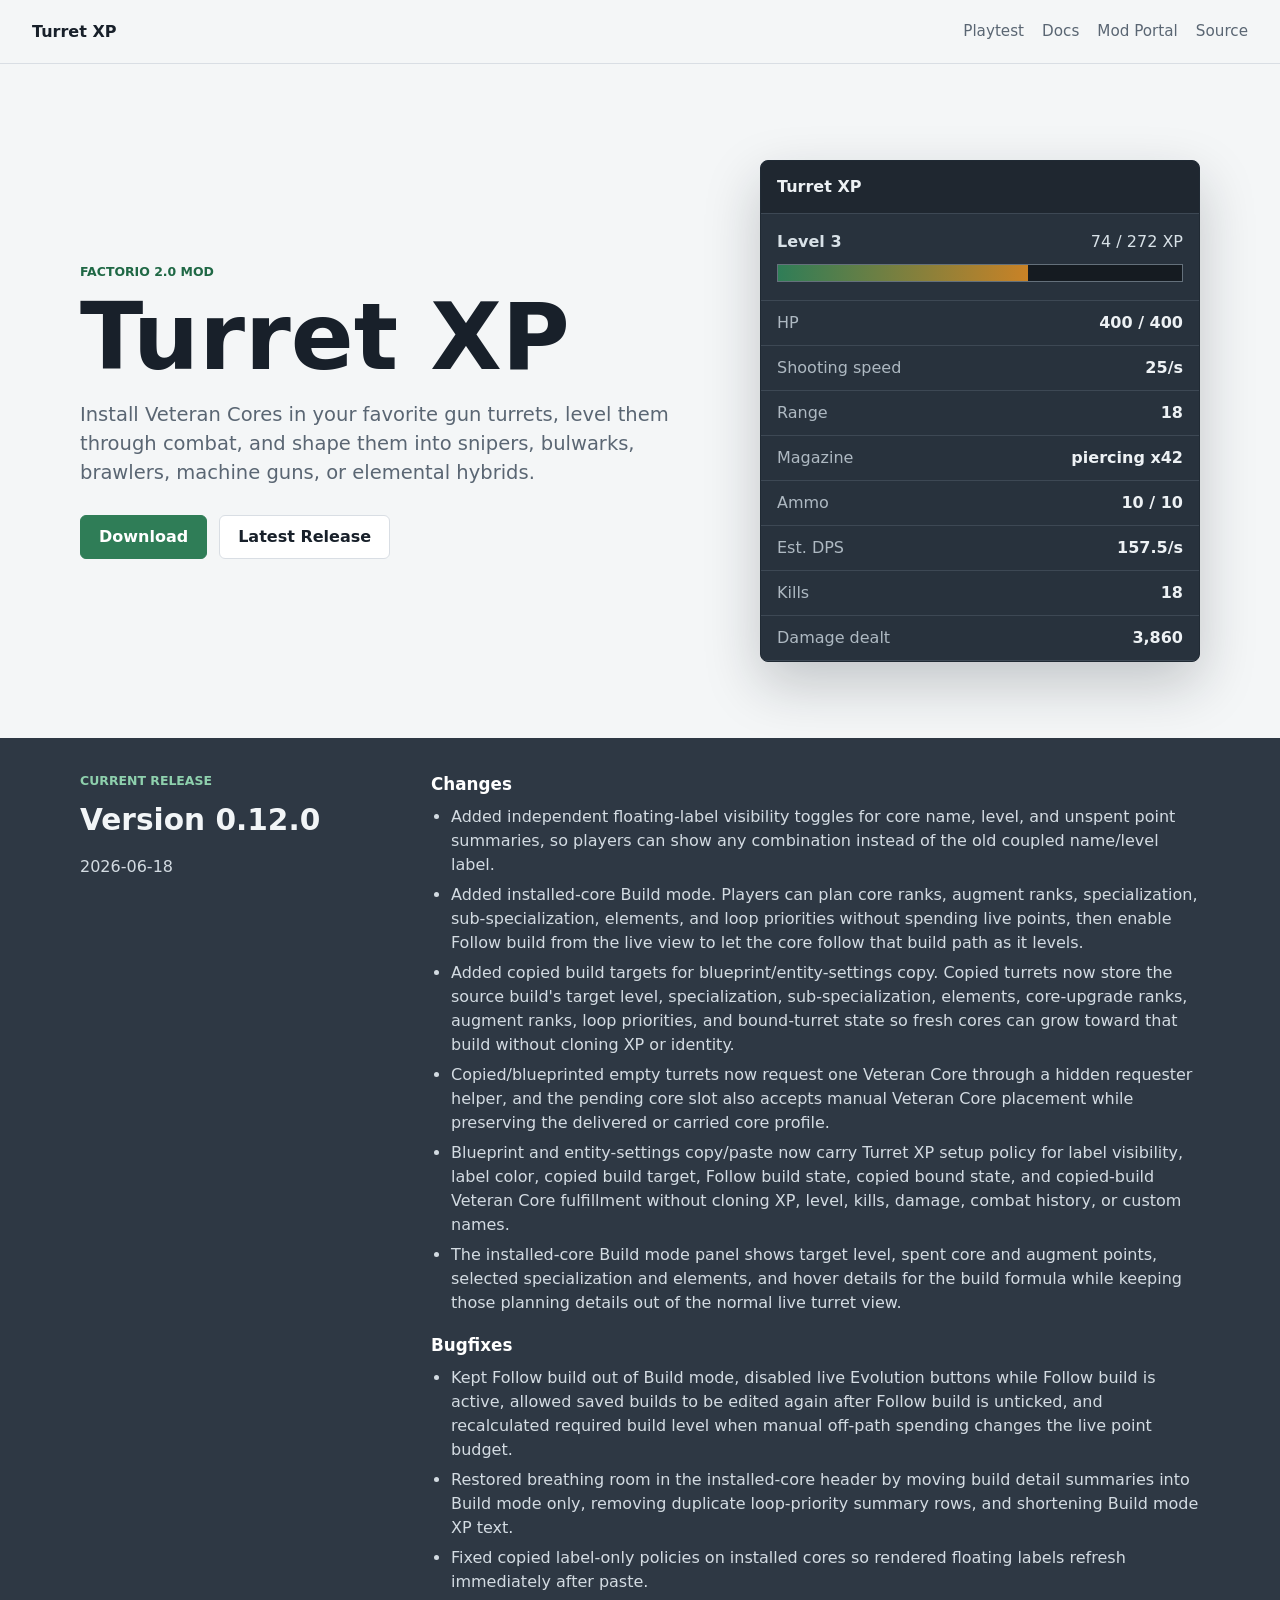
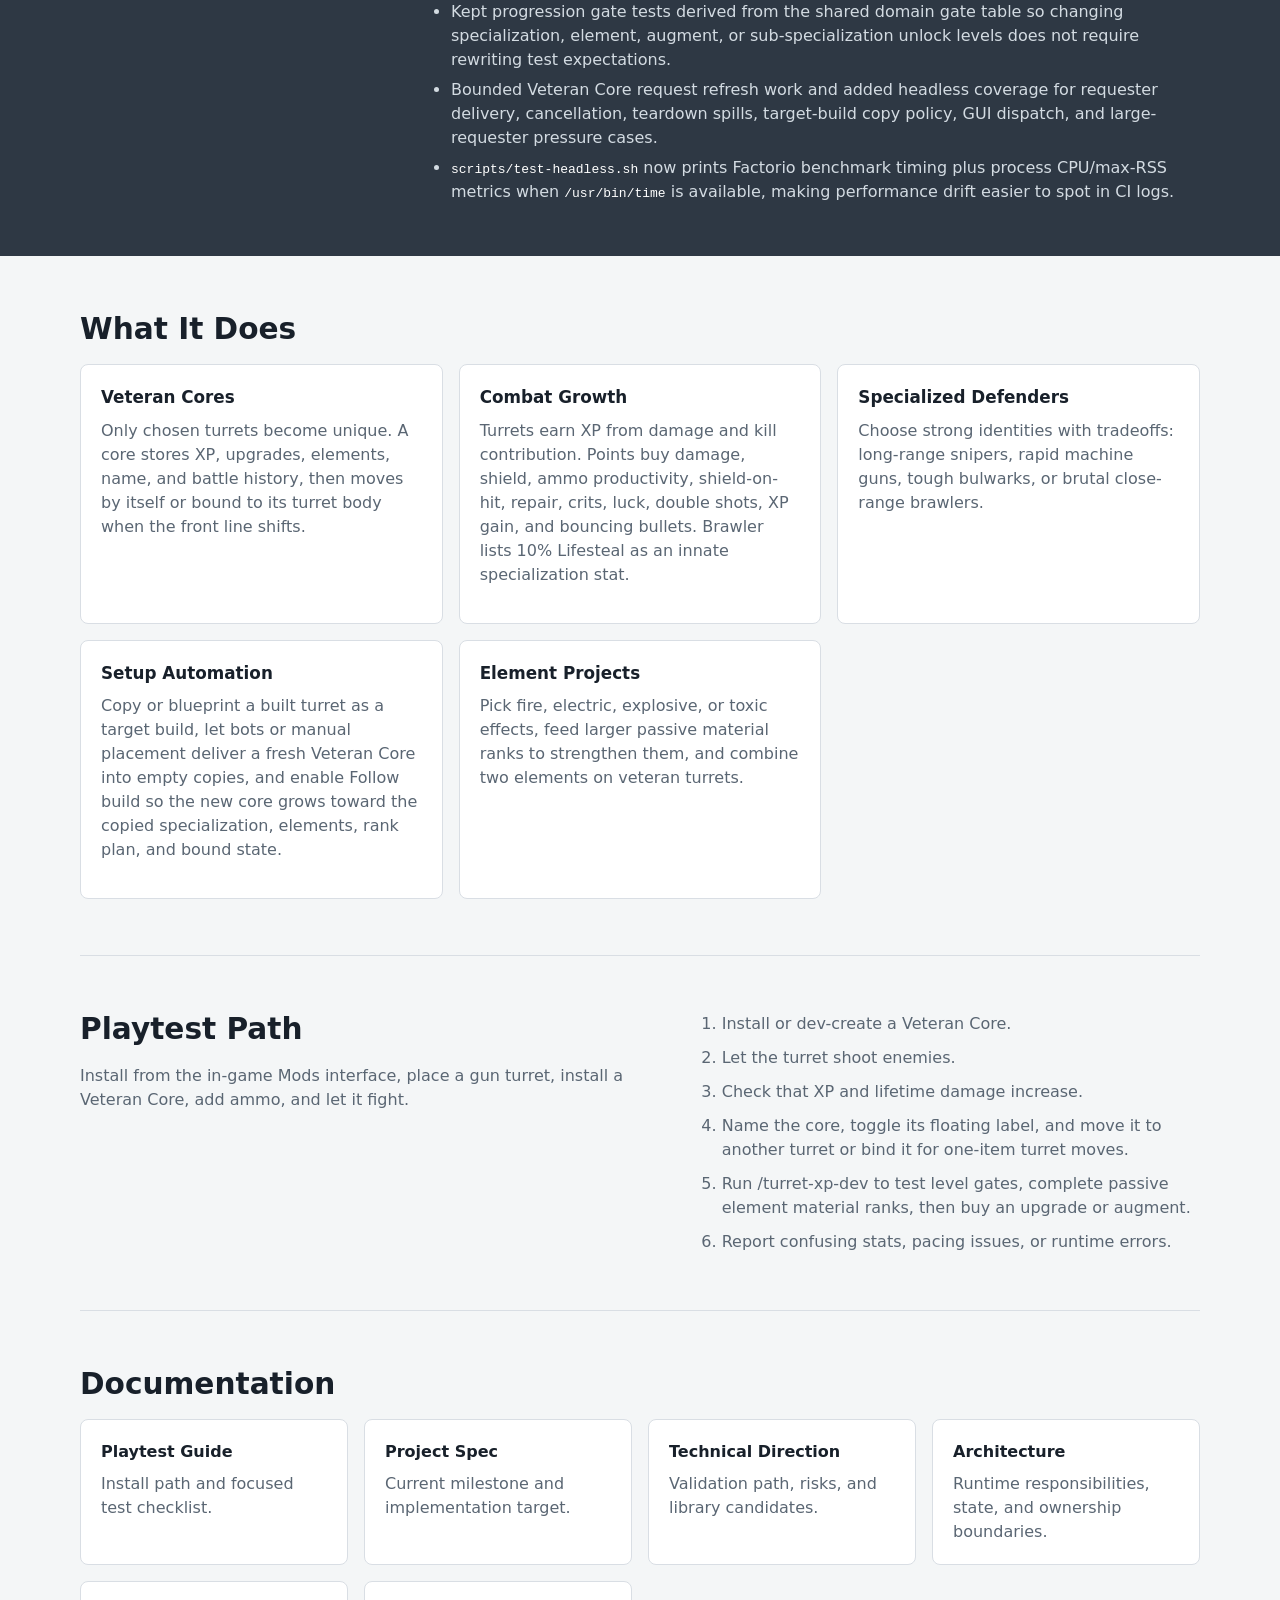
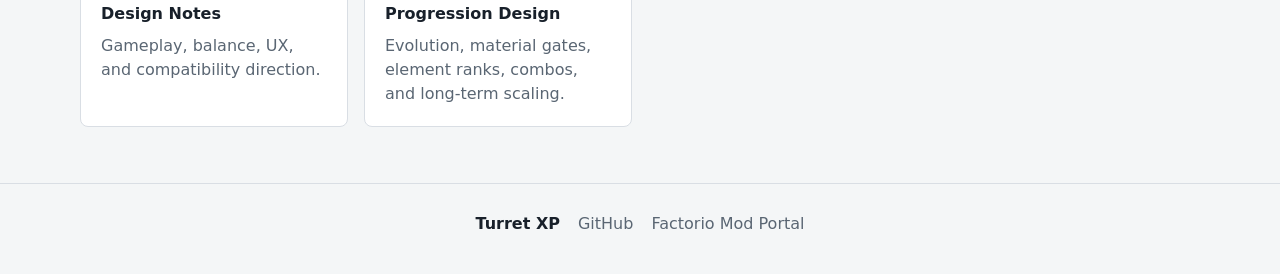
==== commit 736e4d7a: "Tighten build mode UI state" ====
--- a/docs/index.html
+++ b/docs/index.html
@@ -67,11 +67,12 @@
             <li>Added copied build targets for blueprint/entity-settings copy. Copied turrets now store the source build&#x27;s target level, specialization, sub-specialization, elements, core-upgrade ranks, augment ranks, loop priorities, and bound-turret state so fresh cores can grow toward that build without cloning XP or identity.</li>
             <li>Copied/blueprinted empty turrets now request one Veteran Core through a hidden requester helper, and the pending core slot also accepts manual Veteran Core placement while preserving the delivered or carried core profile.</li>
             <li>Blueprint and entity-settings copy/paste now carry Turret XP setup policy for label visibility, label color, copied build target, Follow build state, copied bound state, and copied-build Veteran Core fulfillment without cloning XP, level, kills, damage, combat history, or custom names.</li>
-            <li>The installed-core Build mode panel shows target level, spent core and augment points, selected specialization and elements, loop priorities, and hover details for the build formula.</li>
+            <li>The installed-core Build mode panel shows target level, spent core and augment points, selected specialization and elements, and hover details for the build formula while keeping those planning details out of the normal live turret view.</li>
           </ul>
           <h3>Bugfixes</h3>
           <ul>
-            <li>Kept Follow build out of Build mode, disabled live Evolution buttons while Follow build is active, and recalculated required build level when manual off-path spending changes the live point budget.</li>
+            <li>Kept Follow build out of Build mode, disabled live Evolution buttons while Follow build is active, allowed saved builds to be edited again after Follow build is unticked, and recalculated required build level when manual off-path spending changes the live point budget.</li>
+            <li>Restored breathing room in the installed-core header by moving build detail summaries into Build mode only, removing duplicate loop-priority summary rows, and shortening Build mode XP text.</li>
             <li>Fixed copied label-only policies on installed cores so rendered floating labels refresh immediately after paste.</li>
             <li>Kept progression gate tests derived from the shared domain gate table so changing specialization, element, augment, or sub-specialization unlock levels does not require rewriting test expectations.</li>
             <li>Bounded Veteran Core request refresh work and added headless coverage for requester delivery, cancellation, teardown spills, target-build copy policy, GUI dispatch, and large-requester pressure cases.</li>
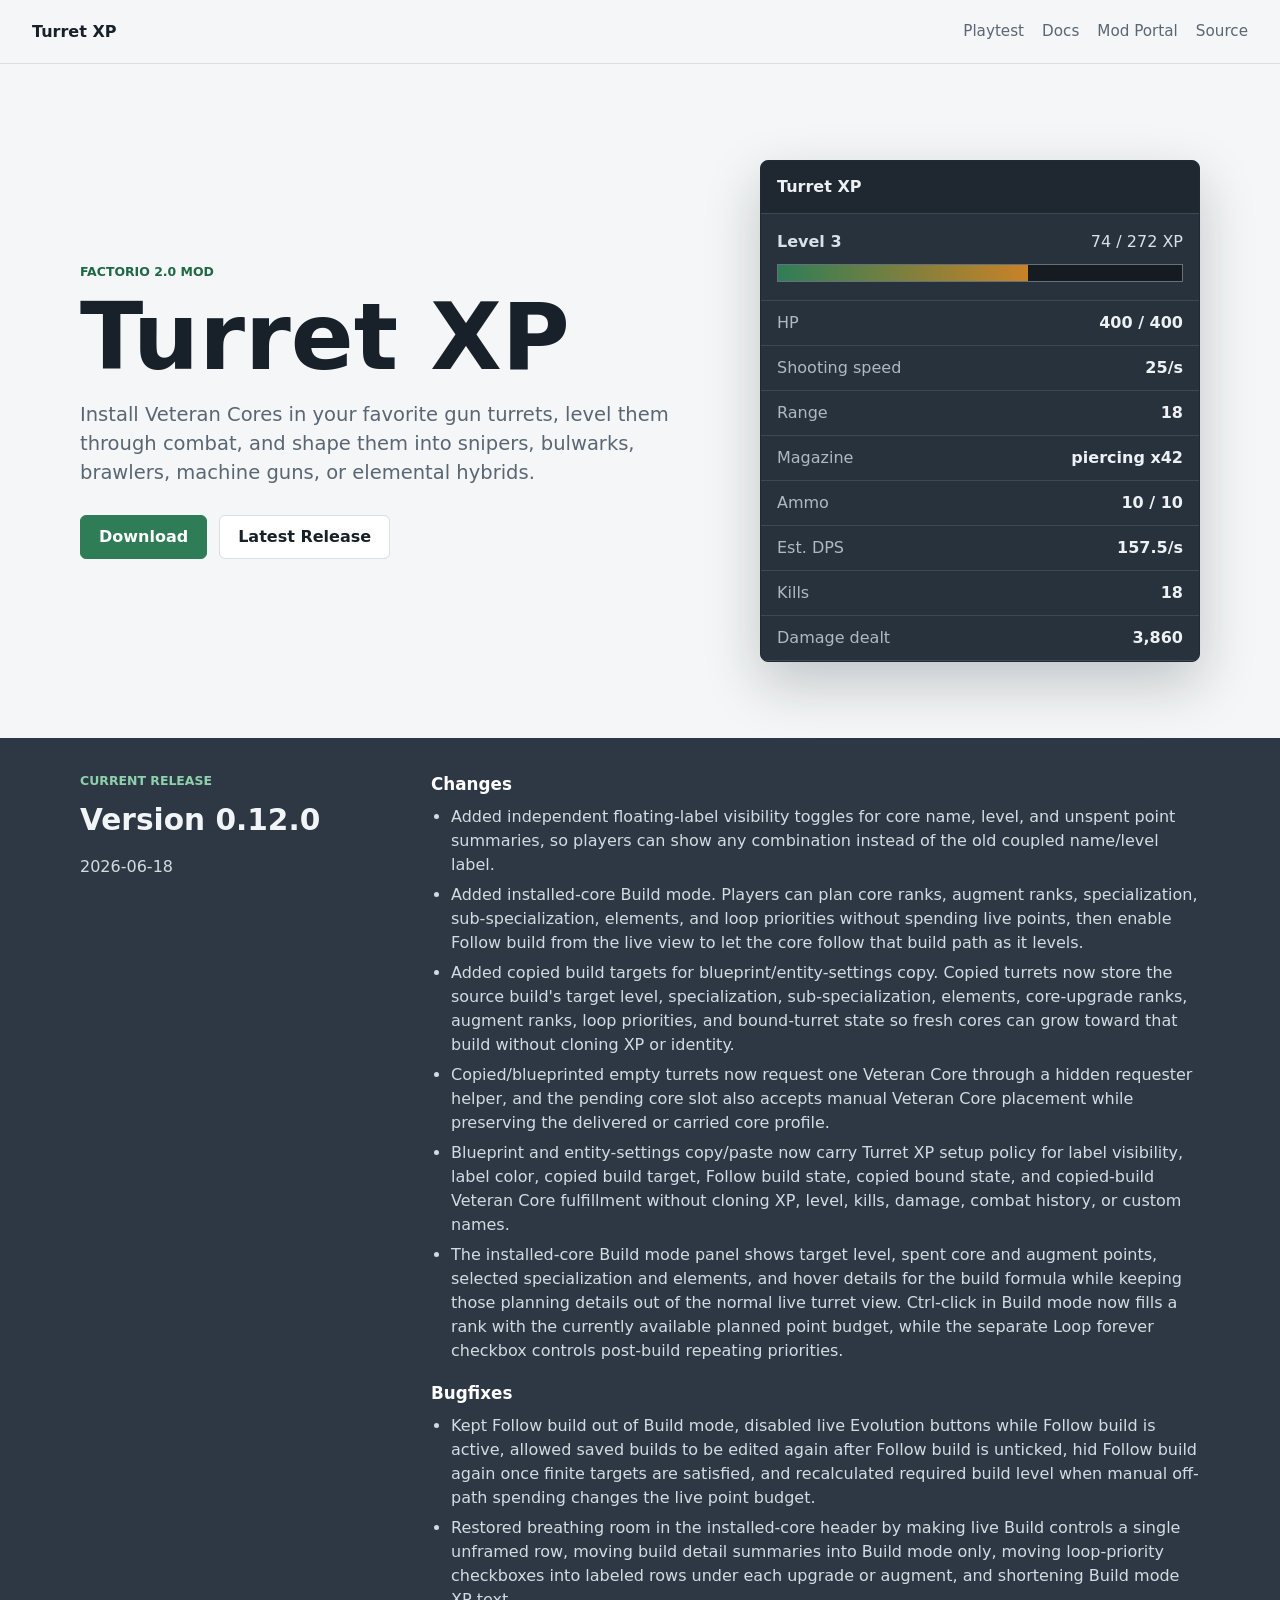
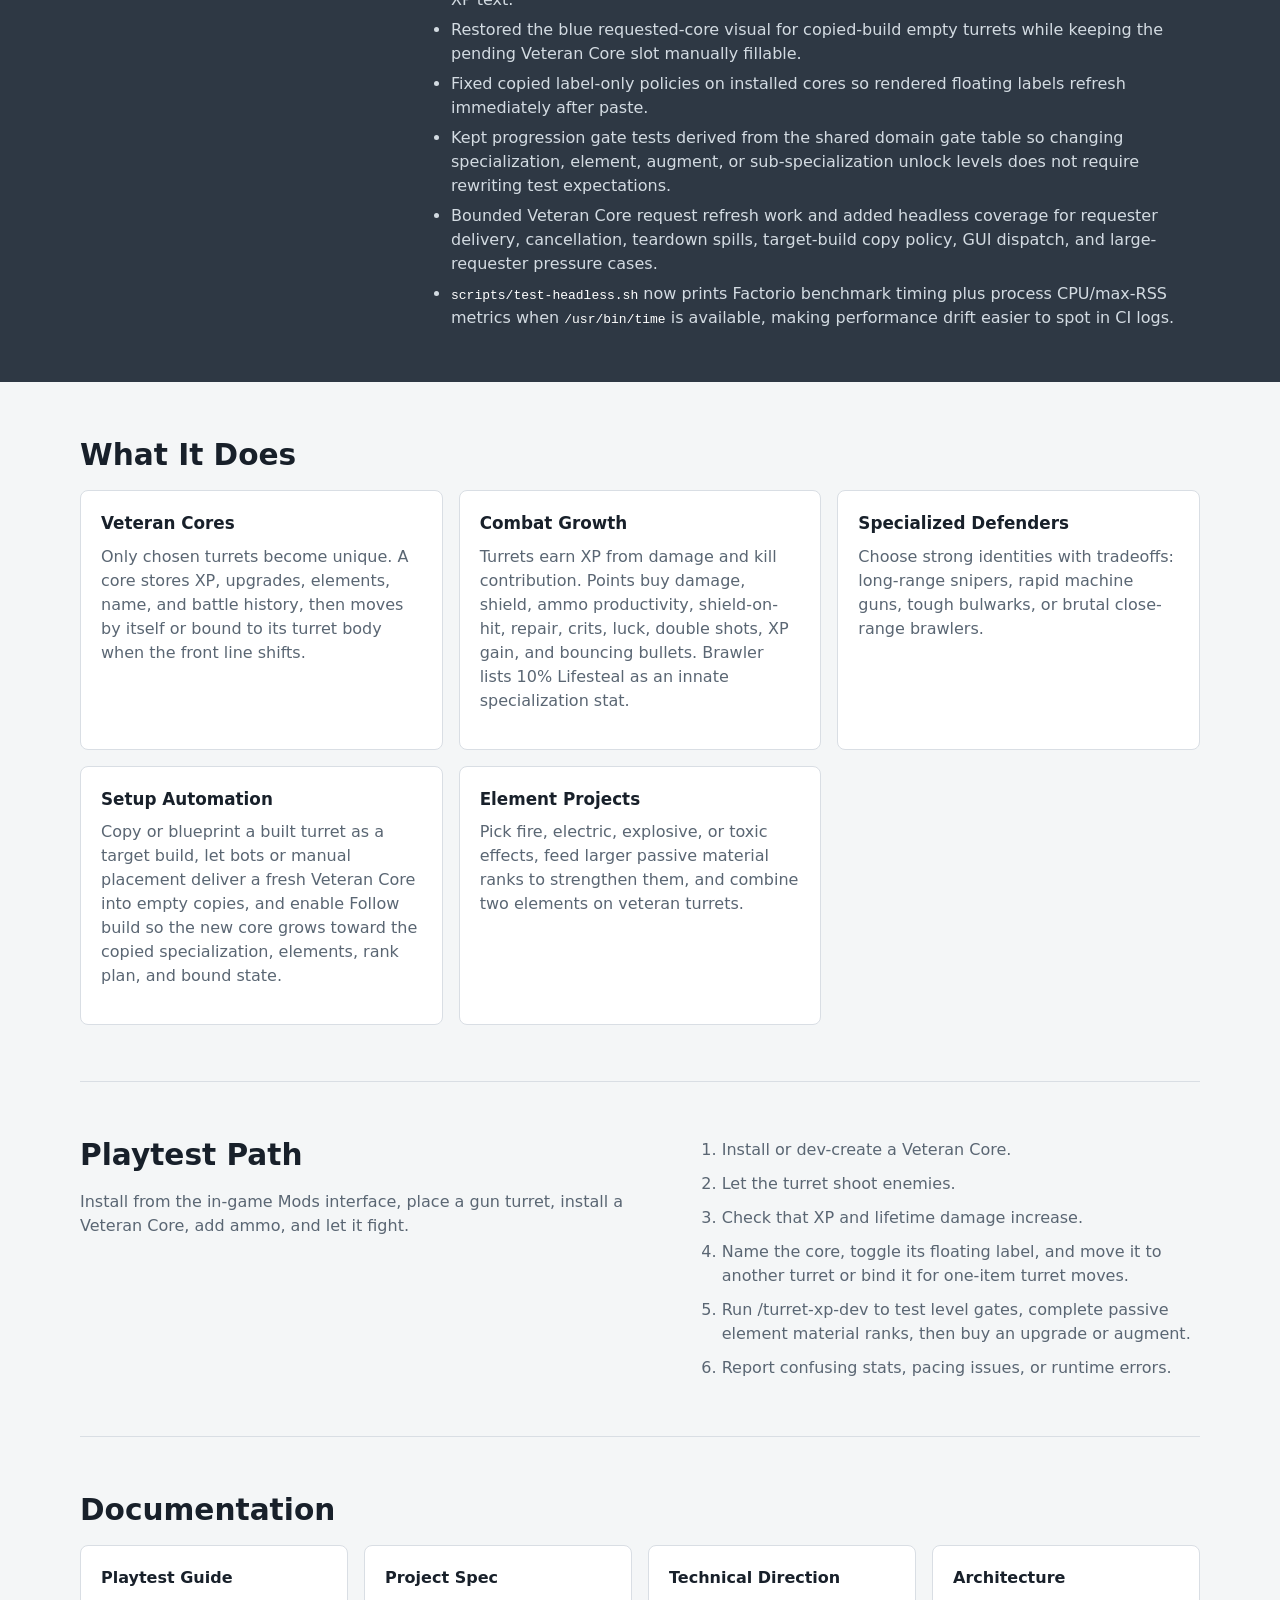
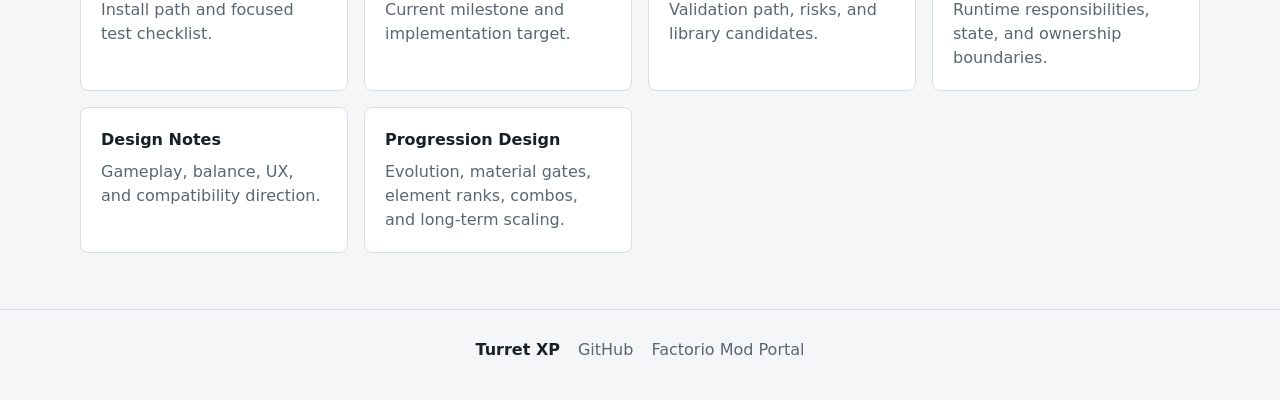
==== commit 2d0bd641: "Refine build mode layout and planning controls" ====
--- a/docs/index.html
+++ b/docs/index.html
@@ -67,12 +67,13 @@
             <li>Added copied build targets for blueprint/entity-settings copy. Copied turrets now store the source build&#x27;s target level, specialization, sub-specialization, elements, core-upgrade ranks, augment ranks, loop priorities, and bound-turret state so fresh cores can grow toward that build without cloning XP or identity.</li>
             <li>Copied/blueprinted empty turrets now request one Veteran Core through a hidden requester helper, and the pending core slot also accepts manual Veteran Core placement while preserving the delivered or carried core profile.</li>
             <li>Blueprint and entity-settings copy/paste now carry Turret XP setup policy for label visibility, label color, copied build target, Follow build state, copied bound state, and copied-build Veteran Core fulfillment without cloning XP, level, kills, damage, combat history, or custom names.</li>
-            <li>The installed-core Build mode panel shows target level, spent core and augment points, selected specialization and elements, and hover details for the build formula while keeping those planning details out of the normal live turret view.</li>
+            <li>The installed-core Build mode panel shows target level, spent core and augment points, selected specialization and elements, and hover details for the build formula while keeping those planning details out of the normal live turret view. Ctrl-click in Build mode now fills a rank with the currently available planned point budget, while the separate Loop forever checkbox controls post-build repeating priorities.</li>
           </ul>
           <h3>Bugfixes</h3>
           <ul>
-            <li>Kept Follow build out of Build mode, disabled live Evolution buttons while Follow build is active, allowed saved builds to be edited again after Follow build is unticked, and recalculated required build level when manual off-path spending changes the live point budget.</li>
-            <li>Restored breathing room in the installed-core header by moving build detail summaries into Build mode only, removing duplicate loop-priority summary rows, and shortening Build mode XP text.</li>
+            <li>Kept Follow build out of Build mode, disabled live Evolution buttons while Follow build is active, allowed saved builds to be edited again after Follow build is unticked, hid Follow build again once finite targets are satisfied, and recalculated required build level when manual off-path spending changes the live point budget.</li>
+            <li>Restored breathing room in the installed-core header by making live Build controls a single unframed row, moving build detail summaries into Build mode only, moving loop-priority checkboxes into labeled rows under each upgrade or augment, and shortening Build mode XP text.</li>
+            <li>Restored the blue requested-core visual for copied-build empty turrets while keeping the pending Veteran Core slot manually fillable.</li>
             <li>Fixed copied label-only policies on installed cores so rendered floating labels refresh immediately after paste.</li>
             <li>Kept progression gate tests derived from the shared domain gate table so changing specialization, element, augment, or sub-specialization unlock levels does not require rewriting test expectations.</li>
             <li>Bounded Veteran Core request refresh work and added headless coverage for requester delivery, cancellation, teardown spills, target-build copy policy, GUI dispatch, and large-requester pressure cases.</li>
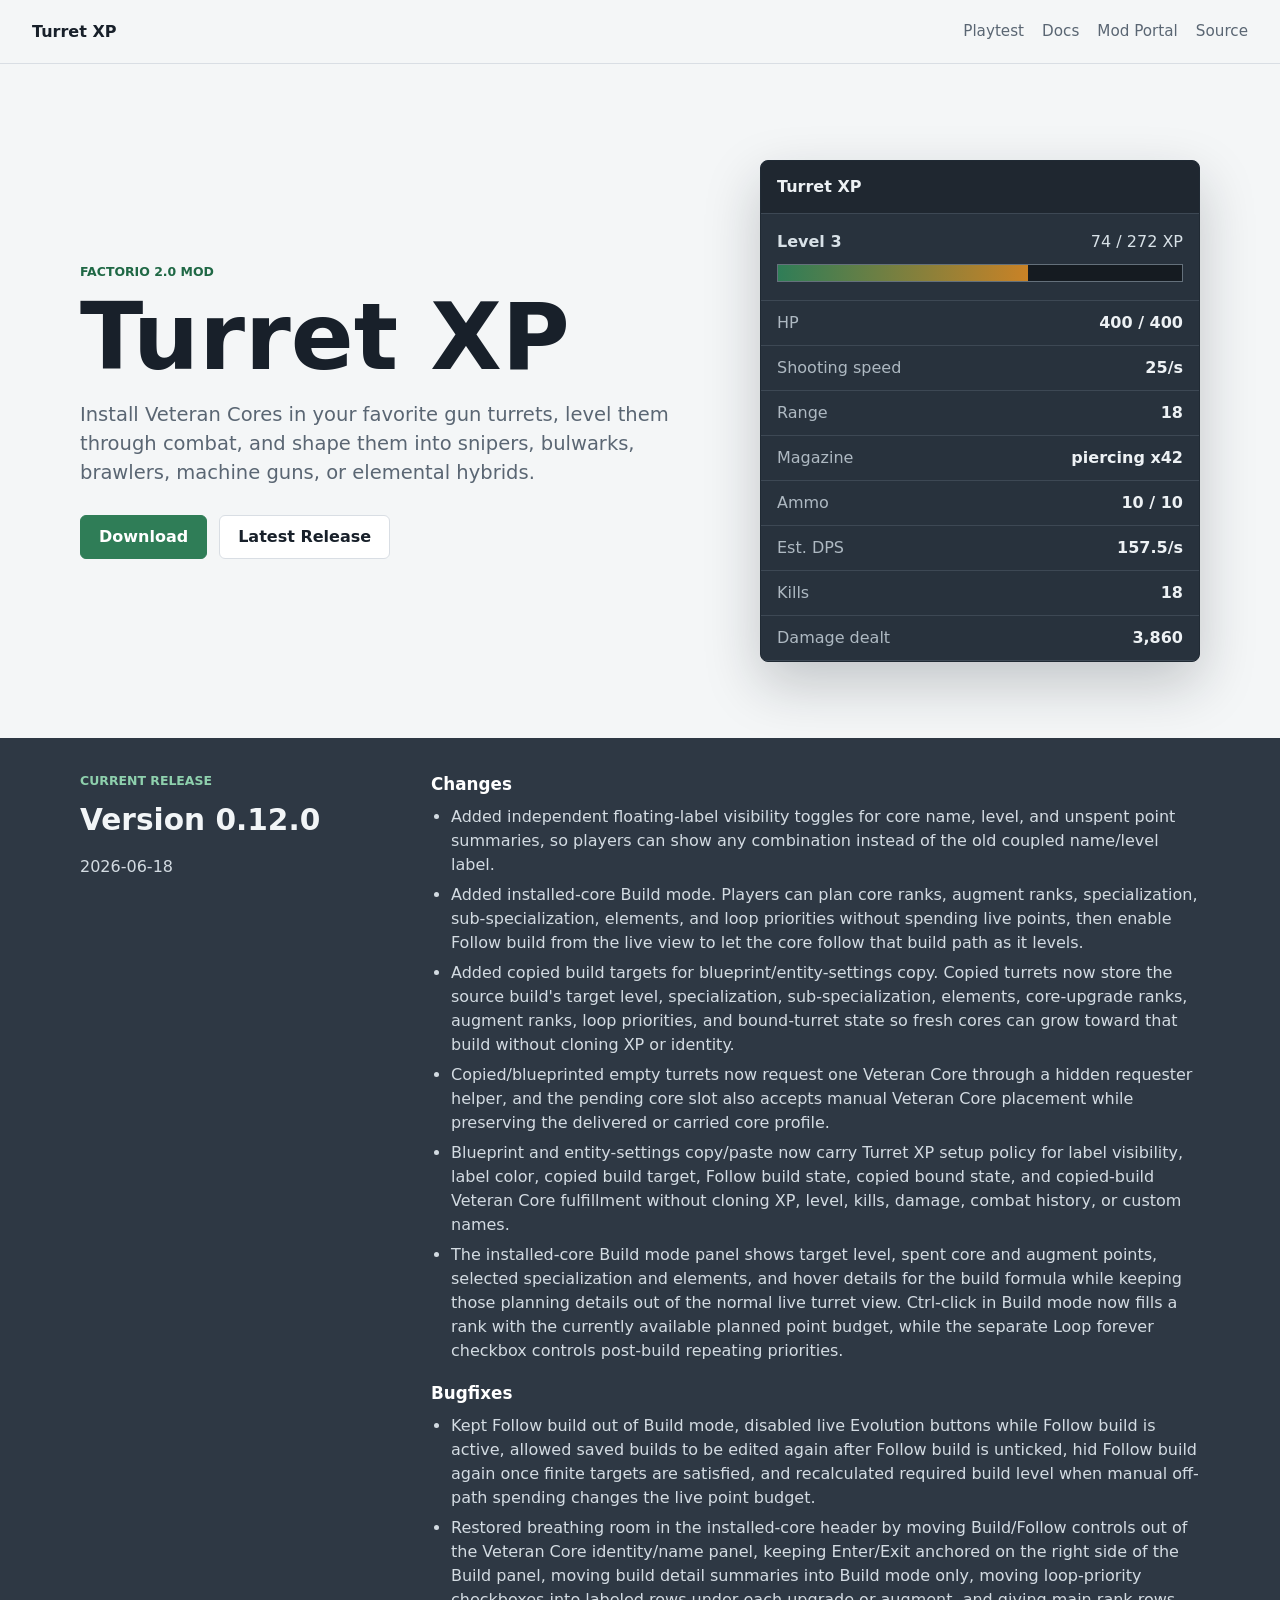
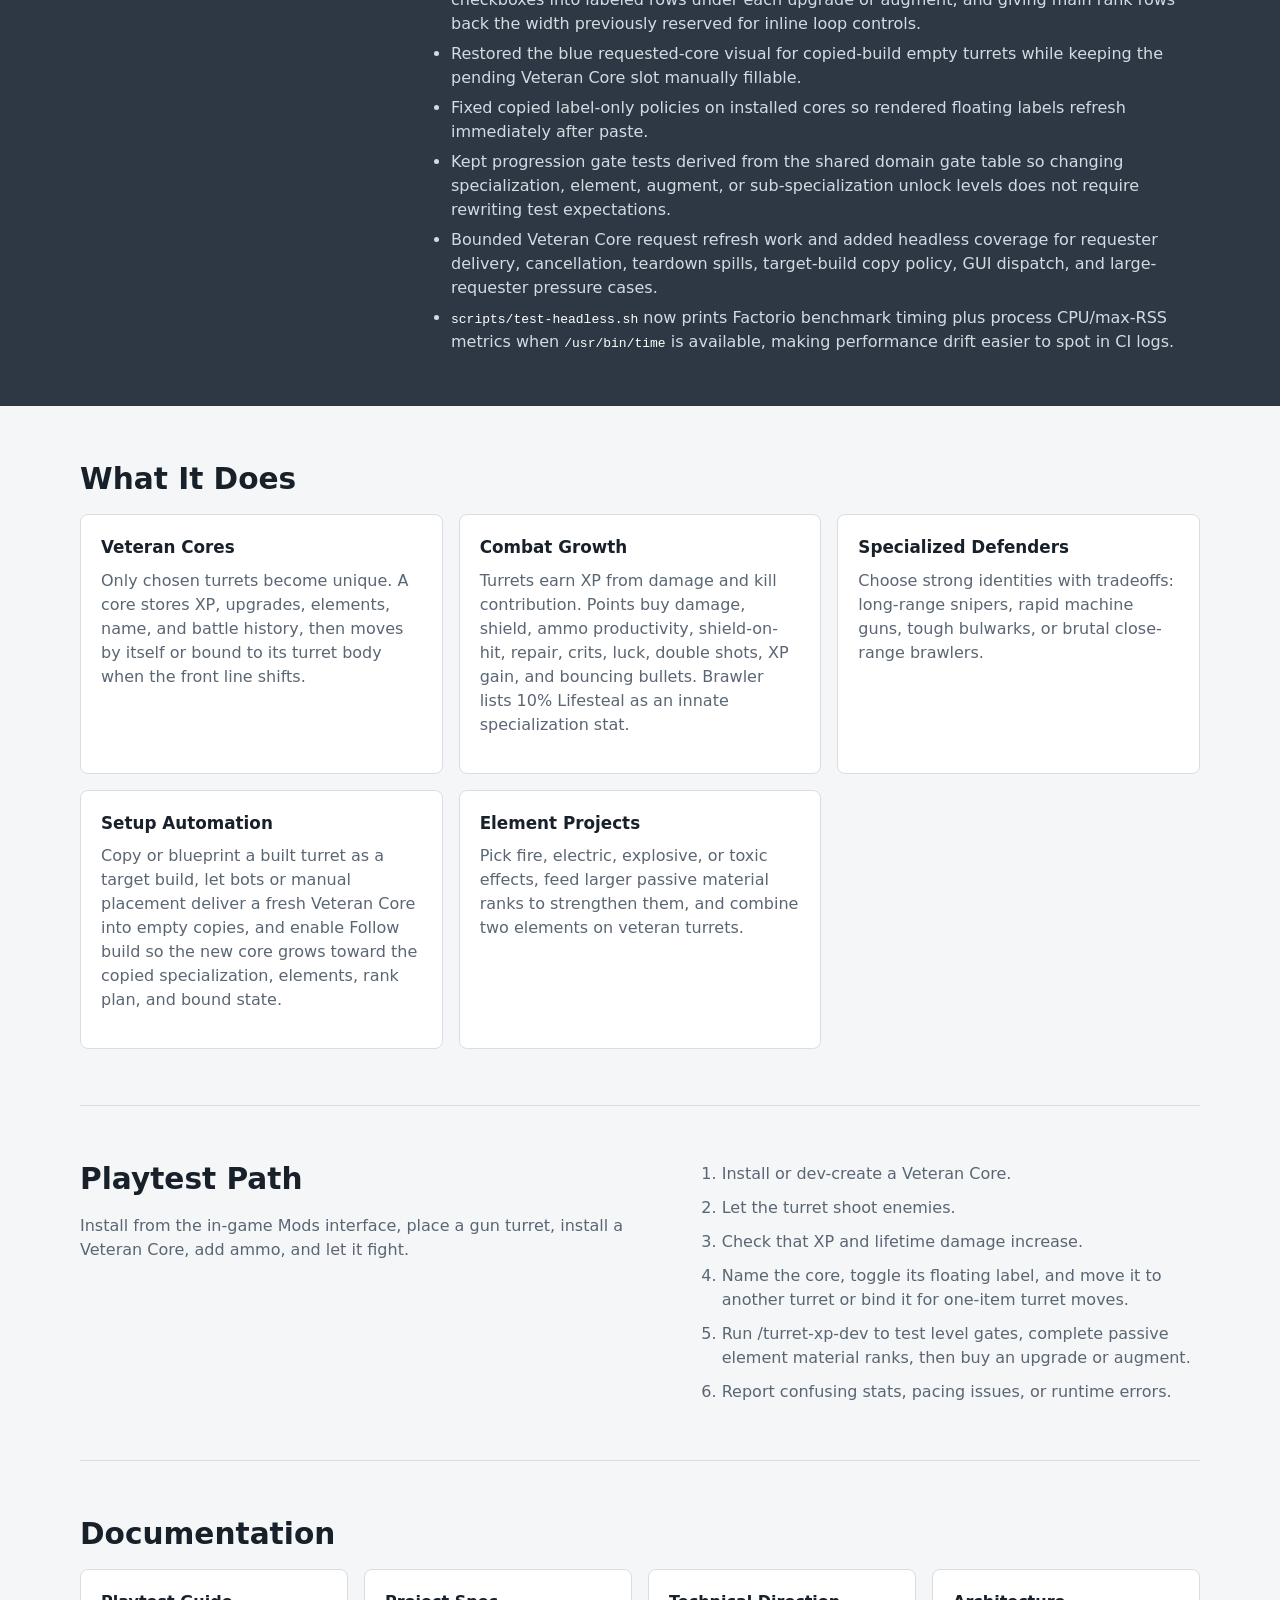
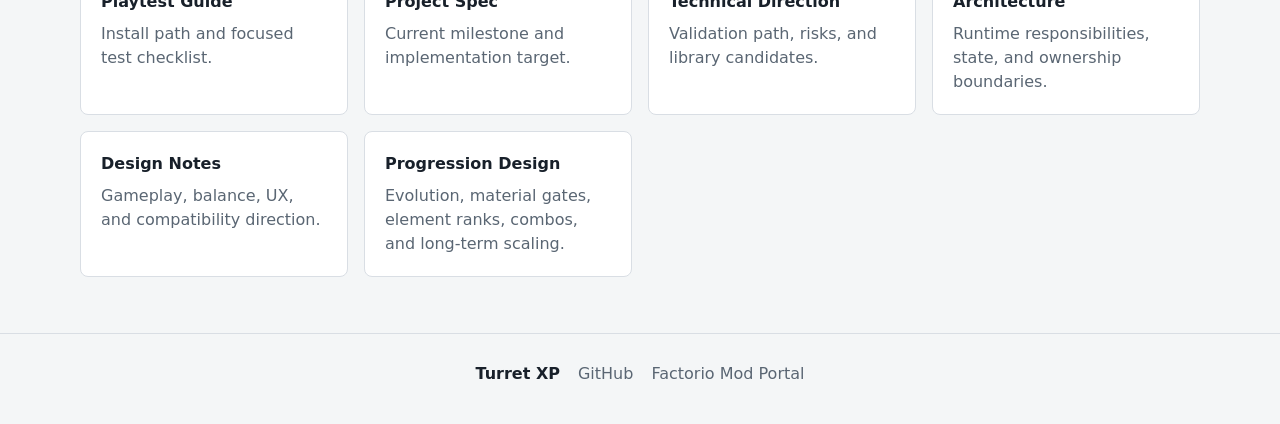
==== commit aa14afbc: "Separate build controls from core header" ====
--- a/docs/index.html
+++ b/docs/index.html
@@ -72,7 +72,7 @@
           <h3>Bugfixes</h3>
           <ul>
             <li>Kept Follow build out of Build mode, disabled live Evolution buttons while Follow build is active, allowed saved builds to be edited again after Follow build is unticked, hid Follow build again once finite targets are satisfied, and recalculated required build level when manual off-path spending changes the live point budget.</li>
-            <li>Restored breathing room in the installed-core header by making live Build controls a single unframed row, moving build detail summaries into Build mode only, moving loop-priority checkboxes into labeled rows under each upgrade or augment, and shortening Build mode XP text.</li>
+            <li>Restored breathing room in the installed-core header by moving Build/Follow controls out of the Veteran Core identity/name panel, keeping Enter/Exit anchored on the right side of the Build panel, moving build detail summaries into Build mode only, moving loop-priority checkboxes into labeled rows under each upgrade or augment, and giving main rank rows back the width previously reserved for inline loop controls.</li>
             <li>Restored the blue requested-core visual for copied-build empty turrets while keeping the pending Veteran Core slot manually fillable.</li>
             <li>Fixed copied label-only policies on installed cores so rendered floating labels refresh immediately after paste.</li>
             <li>Kept progression gate tests derived from the shared domain gate table so changing specialization, element, augment, or sub-specialization unlock levels does not require rewriting test expectations.</li>
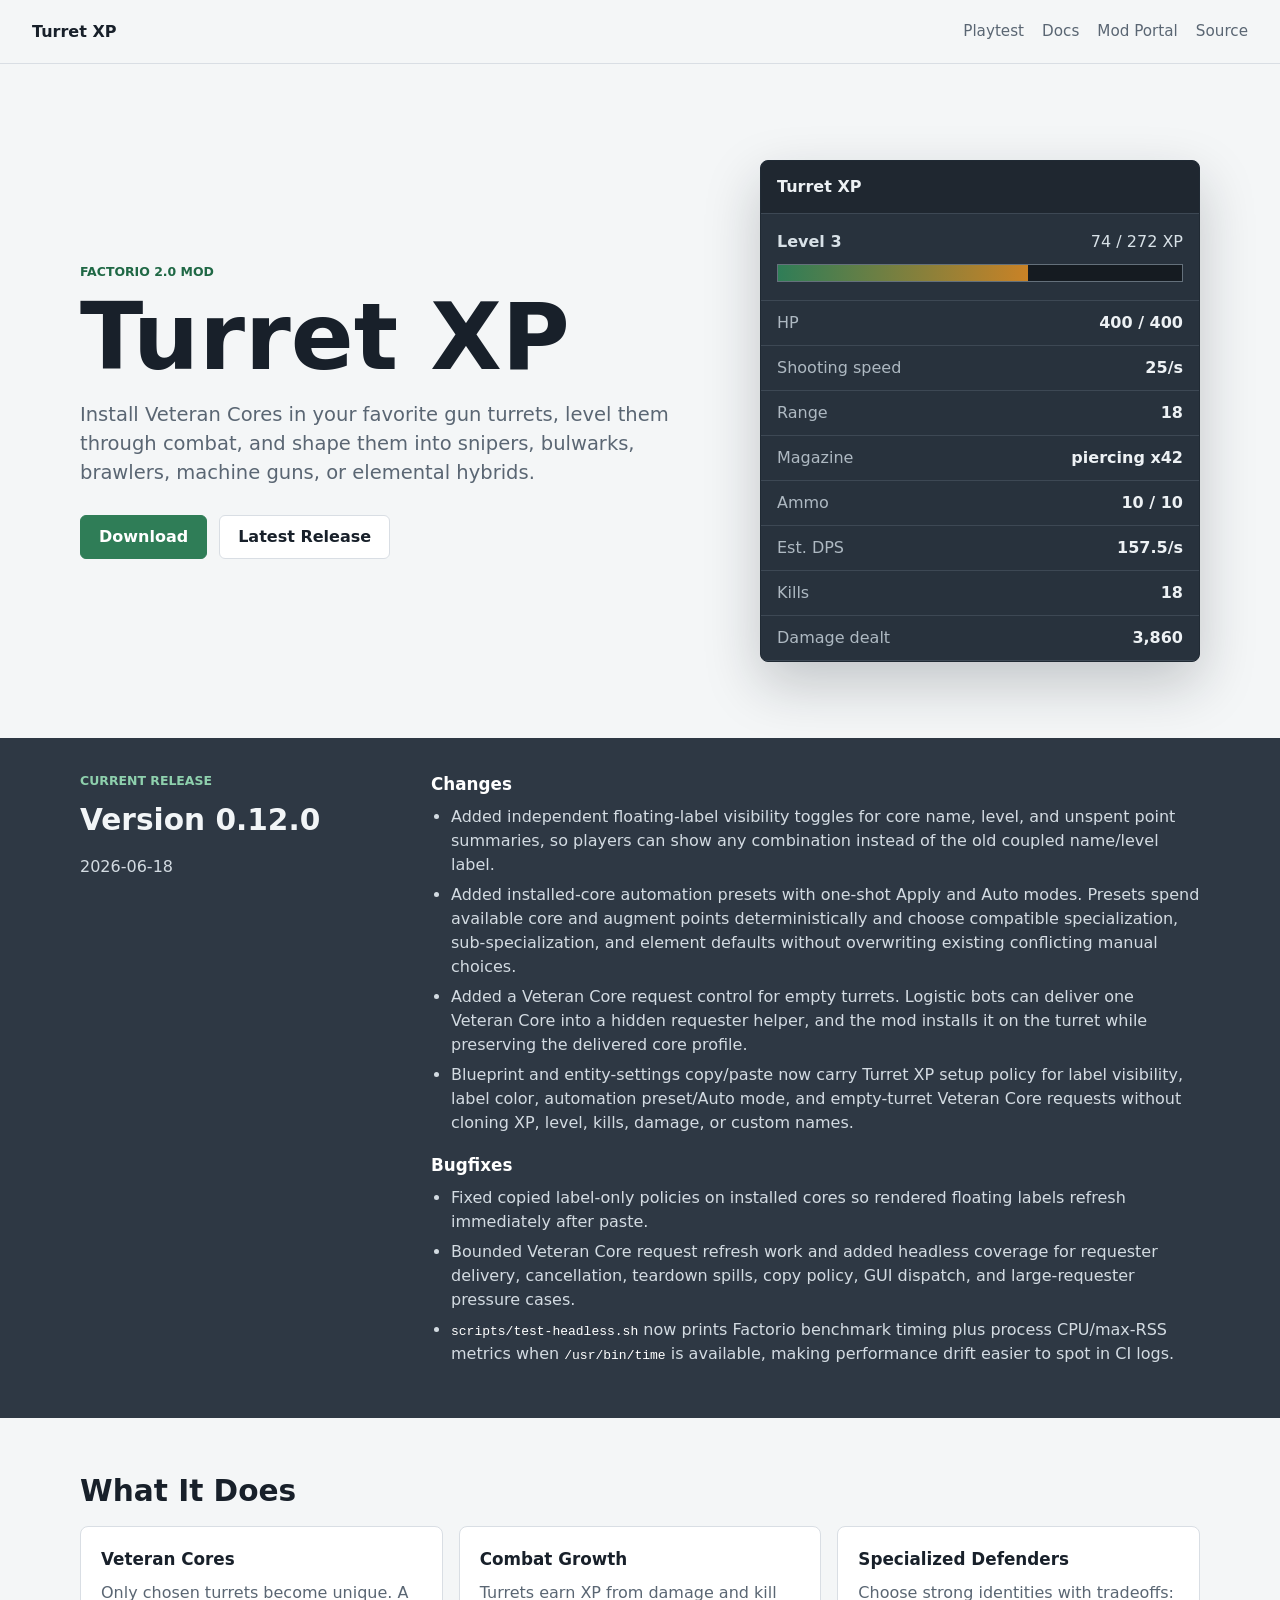
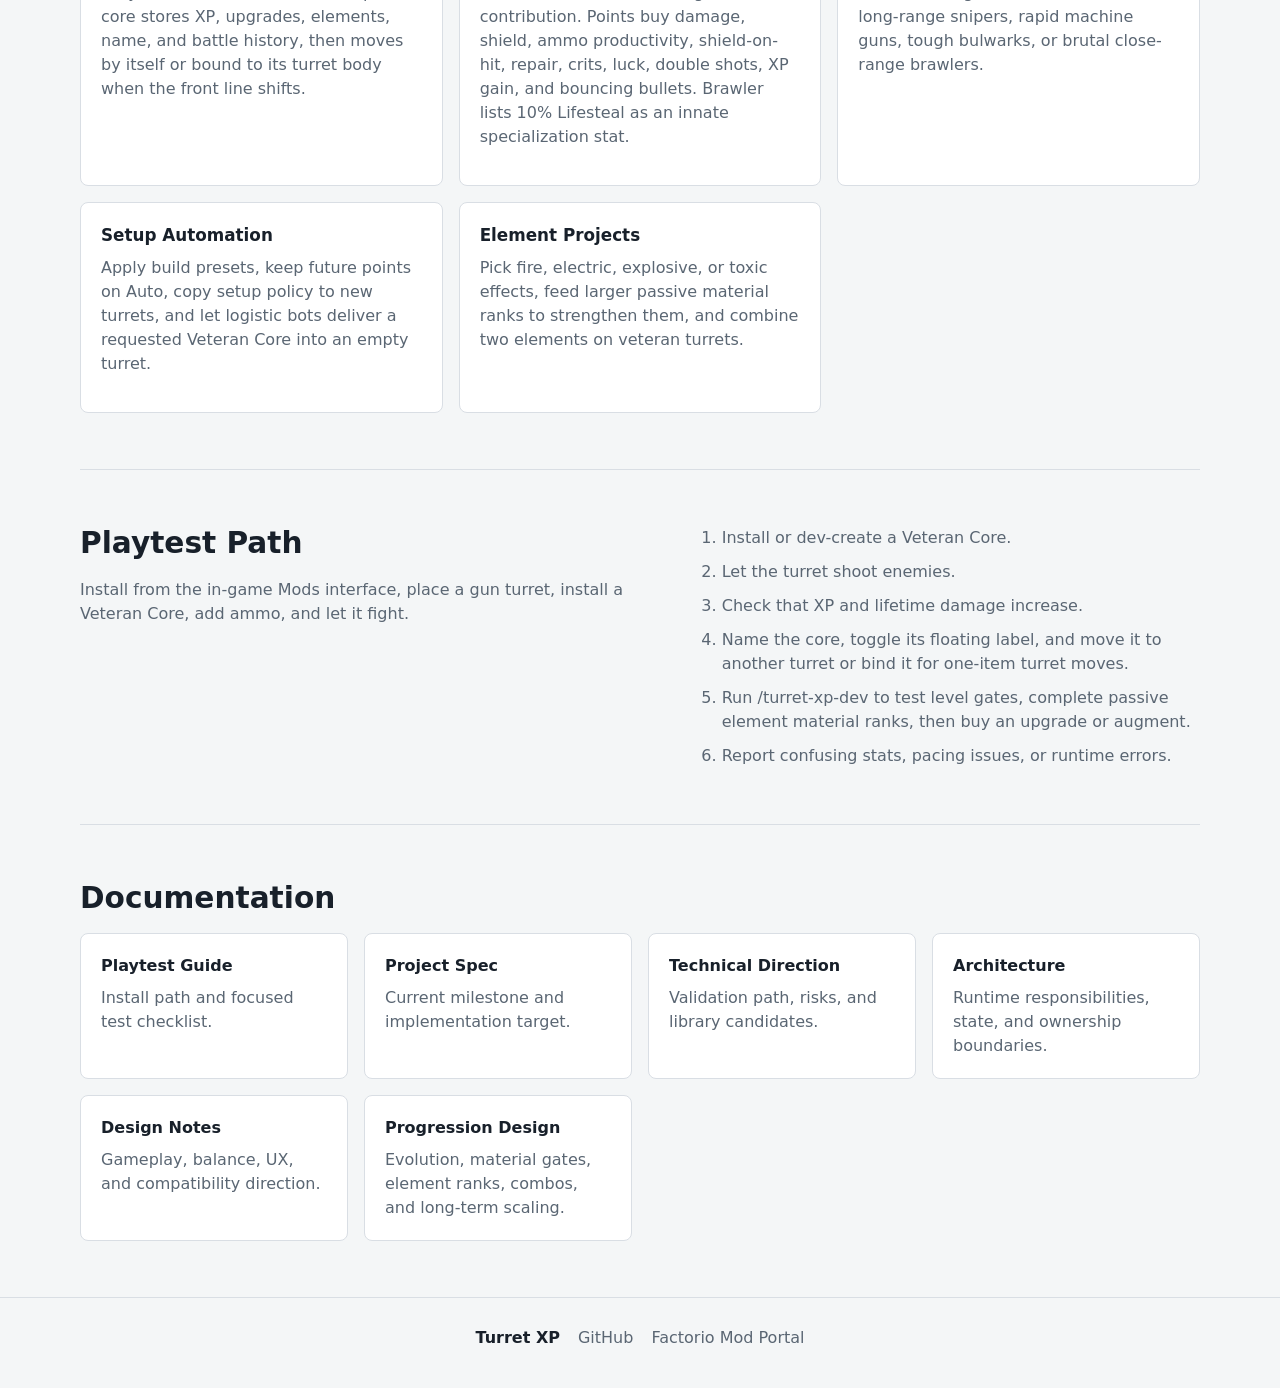
==== commit a334cdc3: "archive: preserve dangling Codex worktree 8c46" ====
--- a/docs/index.html
+++ b/docs/index.html
@@ -63,20 +63,14 @@
           <h3>Changes</h3>
           <ul>
             <li>Added independent floating-label visibility toggles for core name, level, and unspent point summaries, so players can show any combination instead of the old coupled name/level label.</li>
-            <li>Added installed-core Build mode. Players can plan core ranks, augment ranks, specialization, sub-specialization, elements, and loop priorities without spending live points, then enable Follow build from the live view to let the core follow that build path as it levels.</li>
-            <li>Added copied build targets for blueprint/entity-settings copy. Copied turrets now store the source build&#x27;s target level, specialization, sub-specialization, elements, core-upgrade ranks, augment ranks, loop priorities, and bound-turret state so fresh cores can grow toward that build without cloning XP or identity.</li>
-            <li>Copied/blueprinted empty turrets now request one Veteran Core through a hidden requester helper, and the pending core slot also accepts manual Veteran Core placement while preserving the delivered or carried core profile.</li>
-            <li>Blueprint and entity-settings copy/paste now carry Turret XP setup policy for label visibility, label color, copied build target, Follow build state, copied bound state, and copied-build Veteran Core fulfillment without cloning XP, level, kills, damage, combat history, or custom names.</li>
-            <li>The installed-core Build mode panel shows target level, spent core and augment points, selected specialization and elements, and hover details for the build formula while keeping those planning details out of the normal live turret view. Ctrl-click in Build mode now fills a rank with the currently available planned point budget, while the separate Loop forever checkbox controls post-build repeating priorities.</li>
+            <li>Added installed-core automation presets with one-shot Apply and Auto modes. Presets spend available core and augment points deterministically and choose compatible specialization, sub-specialization, and element defaults without overwriting existing conflicting manual choices.</li>
+            <li>Added a Veteran Core request control for empty turrets. Logistic bots can deliver one Veteran Core into a hidden requester helper, and the mod installs it on the turret while preserving the delivered core profile.</li>
+            <li>Blueprint and entity-settings copy/paste now carry Turret XP setup policy for label visibility, label color, automation preset/Auto mode, and empty-turret Veteran Core requests without cloning XP, level, kills, damage, or custom names.</li>
           </ul>
           <h3>Bugfixes</h3>
           <ul>
-            <li>Kept Follow build out of Build mode, disabled live Evolution buttons while Follow build is active, allowed saved builds to be edited again after Follow build is unticked, hid Follow build again once finite targets are satisfied, and recalculated required build level when manual off-path spending changes the live point budget.</li>
-            <li>Restored breathing room in the installed-core header by moving Build/Follow controls out of the Veteran Core identity/name panel, keeping Enter/Exit anchored on the right side of the Build panel, moving build detail summaries into Build mode only, moving loop-priority checkboxes into labeled rows under each upgrade or augment, and giving main rank rows back the width previously reserved for inline loop controls.</li>
-            <li>Restored the blue requested-core visual for copied-build empty turrets while keeping the pending Veteran Core slot manually fillable.</li>
             <li>Fixed copied label-only policies on installed cores so rendered floating labels refresh immediately after paste.</li>
-            <li>Kept progression gate tests derived from the shared domain gate table so changing specialization, element, augment, or sub-specialization unlock levels does not require rewriting test expectations.</li>
-            <li>Bounded Veteran Core request refresh work and added headless coverage for requester delivery, cancellation, teardown spills, target-build copy policy, GUI dispatch, and large-requester pressure cases.</li>
+            <li>Bounded Veteran Core request refresh work and added headless coverage for requester delivery, cancellation, teardown spills, copy policy, GUI dispatch, and large-requester pressure cases.</li>
             <li><code>scripts/test-headless.sh</code> now prints Factorio benchmark timing plus process CPU/max-RSS metrics when <code>/usr/bin/time</code> is available, making performance drift easier to spot in CI logs.</li>
           </ul>
         </div>
@@ -99,7 +93,7 @@
           </article>
           <article>
             <h3>Setup Automation</h3>
-            <p>Copy or blueprint a built turret as a target build, let bots or manual placement deliver a fresh Veteran Core into empty copies, and enable Follow build so the new core grows toward the copied specialization, elements, rank plan, and bound state.</p>
+            <p>Apply build presets, keep future points on Auto, copy setup policy to new turrets, and let logistic bots deliver a requested Veteran Core into an empty turret.</p>
           </article>
           <article>
             <h3>Element Projects</h3>
